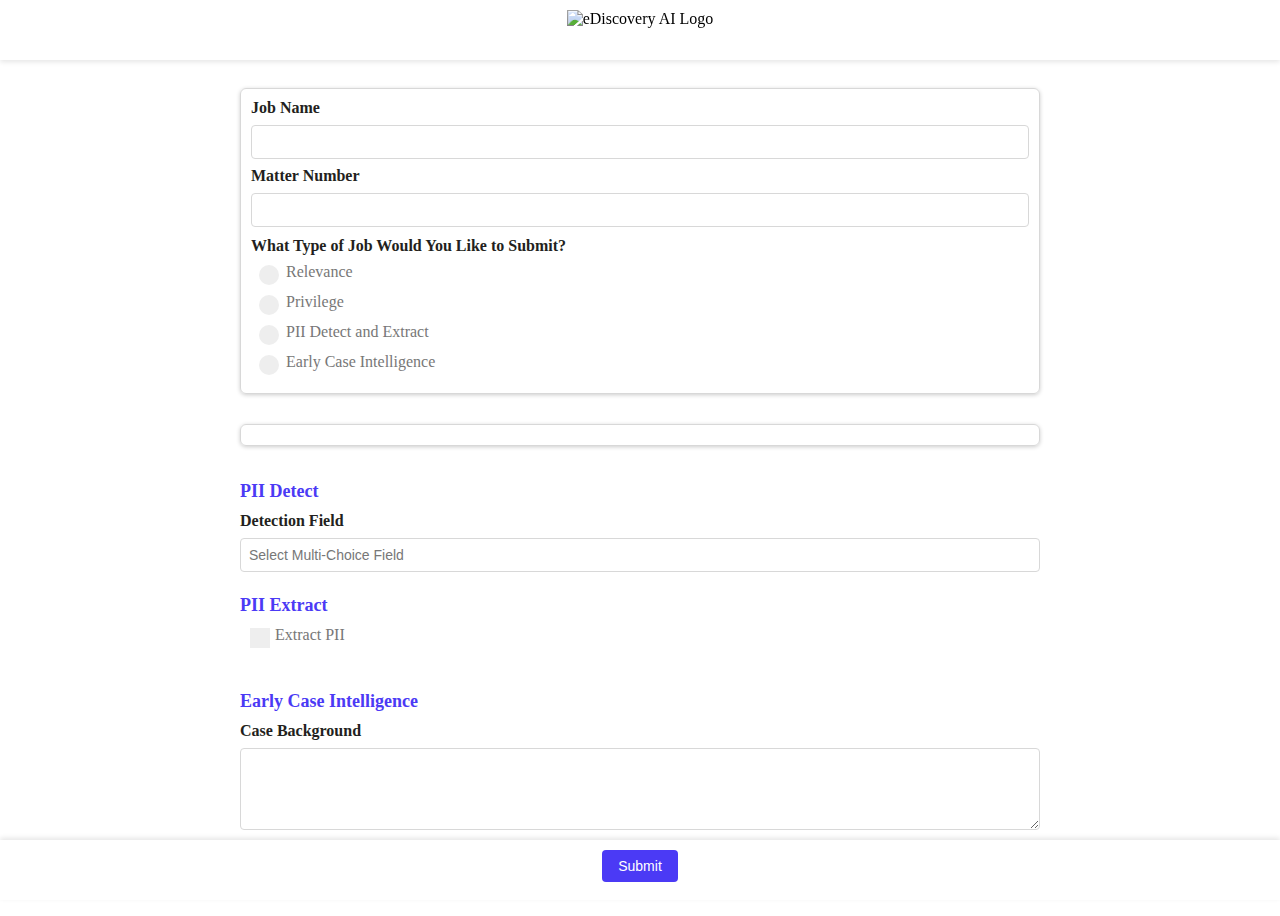
==== file.html @ 5bbd96c2 "Init" ====
<head>
    <link rel="stylesheet" href="./Mass_Action.css" />
</head>
<body>
    <div class="page-container">
        <div class="page-header">
            <img src="~/Content/Images/eDiscoveryAI-logo.png" alt="eDiscovery AI Logo" class="logo" />
            <span class="bi bi-x-circle close-icon" onclick="closeModal()"></span>
        </div>
        <div class="page-body">
            <div class="form-container">
                <div class="form-content">
                    <div class="form-card">
                        <!-- Replacing @Html.HiddenFor(m => m.DatabaseToken) -->
                        <input type="hidden" id="DatabaseToken" name="DatabaseToken" value="" />

                        <div class="flex-col">
                            <!-- Replacing @Html.HiddenFor(m => m.TemplateExists) -->
                            <input type="hidden" id="TemplateExists" name="TemplateExists" value="" />
                            <!-- Replacing @Html.ValidationMessageFor(m => m.TemplateExists, "") -->
                            <span class="field-validation-error" data-valmsg-for="TemplateExists"></span>
                        </div>
                        <div class="flex-col">
                            <!-- Replacing @Html.HiddenFor(m => m.DocumentCount) -->
                            <input type="hidden" id="DocumentCount" name="DocumentCount" value="" />
                            <!-- Replacing @Html.ValidationMessageFor(m => m.DocumentCount, "") -->
                            <span class="field-validation-error" data-valmsg-for="DocumentCount"></span>
                        </div>
                        <div class="flex-col">
                            <!-- Replacing @Html.LabelFor(m => m.JobName) -->
                            <label for="JobName">Job Name</label>
                            <!-- Replacing @Html.TextBoxFor(m => m.JobName, new { @placeholder = "" }) -->
                            <input type="text" id="JobName" name="JobName" placeholder="" />
                            <!-- Replacing @Html.ValidationMessageFor(m => m.JobName, "") -->
                            <span class="field-validation-error" data-valmsg-for="JobName"></span>
                        </div>

                        <div class="flex-col">
                            <!-- Replacing @Html.LabelFor(m => m.MatterNumber) -->
                            <label for="MatterNumber">Matter Number</label>
                            <!-- Replacing @Html.TextBoxFor(m => m.MatterNumber, new { @placeholder = "" }) -->
                            <input type="text" id="MatterNumber" name="MatterNumber" placeholder="" />
                        </div>

                        <div class="flex-col mt-10">
                            <label for="typeofjob">What Type of Job Would You Like to Submit?</label>
                            <div id="typeofjob" name="JobType">
                                <label class="radio-container">
                                    Relevance
                                    <!-- Replacing @Html.RadioButtonFor(m => m.JobType, "Relevance") -->
                                    <input type="radio" name="JobType" value="Relevance" />
                                    <span class="checkmark"></span>
                                </label>
                                <label class="radio-container">
                                    Privilege
                                    <!-- Replacing @Html.RadioButtonFor(m => m.JobType, "Privilege") -->
                                    <input type="radio" name="JobType" value="Privilege" />
                                    <span class="checkmark"></span>
                                </label>
                                <label class="radio-container">
                                    PII Detect and Extract
                                    <!-- Replacing @Html.RadioButtonFor(m => m.JobType, "PII Detect and Extract") -->
                                    <input type="radio" name="JobType" value="PII Detect and Extract" />
                                    <span class="checkmark"></span>
                                </label>
                                <label class="radio-container">
                                    Early Case Intelligence
                                    <!-- Replacing @Html.RadioButtonFor(m => m.JobType, "Early Case Intelligence") -->
                                    <input type="radio" name="JobType" value="Early Case Intelligence" />
                                    <span class="checkmark"></span>
                                </label>
                            </div>
                        </div>
                    </div>

                    <!-- Dynamic Forms Based on Job Type -->
                    <div class="form-card mt-10">
                        <!-- Relevance Form -->
                        <div id="relevance" class="@(Model.JobType == "Relevance" ? "" : "hidden")">
                            <h2 class="section-title">
                                Relevance
                                <span class="bi bi-info-circle tooltip-icon" data-tooltip="Placeholder tooltip text"></span>
                            </h2>
                            <div id="issues" class="flex-col gap-lg">
                                <div class="flex-col">
                                    <!-- Replacing @Html.LabelFor(m => m.GeneralInformation) -->
                                    <label for="GeneralInformation">General Information</label>
                                    <!-- Replacing @Html.TextAreaFor(m => m.GeneralInformation, new { @placeholder = "", @rows = "2" }) -->
                                    <textarea id="GeneralInformation" name="GeneralInformation" placeholder="" rows="2"></textarea>
                                    <!-- Replacing @Html.ValidationMessageFor(m => m.GeneralInformation, "") -->
                                    <span class="field-validation-error" data-valmsg-for="GeneralInformation"></span>
                                </div>
                                @* If Model.Issues exists, iterate over them; otherwise, use a default Issue 1 *@
                                <div class="issue-card">
                                    <div class="flex-col gap-lg">
                                        <h2 class="section-subtitle issue-header">
                                            Issue 1
                                            <span class="bi bi-x-circle close-icon remove-issue" onclick="removeIssue(this)"></span>
                                        </h2>
                                        <div class="flex-col">
                                            <!-- Replacing @Html.LabelFor(m => m.Issues[0].Prompt) -->
                                            <label for="Issues_0_Prompt">Prompt</label>
                                            <!-- Replacing @Html.TextAreaFor(m => m.Issues[0].Prompt, new { @placeholder = "", @rows = "2" }) -->
                                            <textarea id="Issues_0_Prompt" name="Issues[0].Prompt" placeholder="" rows="2"></textarea>
                                            <!-- Replacing @Html.ValidationMessageFor(m => m.Issues[0].Prompt, "") -->
                                            <span class="field-validation-error" data-valmsg-for="Issues[0].Prompt"></span>
                                        </div>
                                        <div class="flex-col">
                                            <!-- Replacing @Html.LabelFor(m => m.Issues[0].Field) -->
                                            <label for="Issues_0_Field">Field</label>
                                            <div class="custom-dropdown-wrapper">
                                                <!-- Replacing @Html.DropDownListFor(...) with a select element -->
                                                <select id="Issues_0_Field" name="Issues[0].Field" class="custom-dropdown">
                                                    <option value="">Select Single-Choice Field</option>
                                                    <!-- Options from Model.IssueFieldOptions go here -->
                                                </select>
                                                <span class="bi bi-caret-down-fill custom-dropdown-caret-icon"></span>
                                            </div>
                                            <span class="field-validation-error" data-valmsg-for="Issues[0].Field"></span>
                                        </div>
                                    </div>
                                </div>
                            </div>
                            <div>
                                <div class="flex" style="justify-content: flex-end;">
                                    <button type="button" class="btn add-issue mt-20">+ Add Issue</button>
                                </div>
                                <div class="flex-col mt-20">
                                    <label for="pdfhandling">PDF Handling</label>
                                    <label class="checkbox-container">
                                        Review PDFs as Images
                                        <!-- Replacing checkbox with plain HTML input; preserving hidden-checkbox class and checkmark span -->
                                        <input type="checkbox" id="ReviewPdfsAsImages" name="ReviewPdfsAsImages" value="true" class="hidden-checkbox" />
                                        <span class="box-checkmark"></span>
                                    </label>
                                </div>
                            </div>
                        </div>

                        <!-- Privilege Form -->
                        <div id="privilege" class="@(Model.JobType == "Privilege" ? "" : "hidden")">
                            <h2 class="section-title">
                                Privilege
                                <span class="bi bi-info-circle tooltip-icon" data-tooltip="Placeholder tooltip text"></span>
                            </h2>
                            <div class="flex-col gap-lg">
                                <div class="flex-col">
                                    <div class="flex-col">
                                        <label for="privilegetype">Privilege Types</label>
                                        <div name="privilegetype">
                                            <div>
                                                <label class="checkbox-container">
                                                    Attorney-Client
                                                    <input type="checkbox" id="AttorneyClient" name="AttorneyClient" value="true" class="hidden-checkbox" />
                                                    <span class="box-checkmark"></span>
                                                </label>
                                            </div>
                                            <div>
                                                <label class="checkbox-container">
                                                    Work Product
                                                    <input type="checkbox" id="WorkProduct" name="WorkProduct" value="true" class="hidden-checkbox" />
                                                    <span class="box-checkmark"></span>
                                                </label>
                                            </div>
                                        </div>
                                    </div>
                                    <div id="privtypes" class="flex-col gap-lg">
                                        <!-- @* If Model.CustomPrivTypes exists, iterate over them; otherwise, use a default custom priv type *@ -->
                                        <div class="privtype-card">
                                            <div class="flex-col gap-lg">
                                                <h2 class="section-subtitle priv-header">
                                                    Custom Priv Type 1
                                                    <span class="bi bi-x-circle close-icon remove-privtype" onclick="removePrivType(this)"></span>
                                                </h2>
                                                <div class="flex-col">
                                                    <!-- Replacing @Html.LabelFor(m => m.CustomPrivTypes[0].CustomPrivilegeName) -->
                                                    <label for="CustomPrivTypes_0_CustomPrivilegeName">Custom Privilege Name</label>
                                                    <!-- Replacing @Html.TextBoxFor(m => m.CustomPrivTypes[0].CustomPrivilegeName, new { @placeholder = "" }) -->
                                                    <input type="text" id="CustomPrivTypes_0_CustomPrivilegeName" name="CustomPrivTypes[0].CustomPrivilegeName" placeholder="" />
                                                    <!-- Replacing @Html.ValidationMessageFor(m => m.CustomPrivTypes[0].CustomPrivilegeName, "") -->
                                                    <span class="field-validation-error" data-valmsg-for="CustomPrivTypes[0].CustomPrivilegeName"></span>
                                                </div>
                                                <div class="flex-col">
                                                    <!-- Replacing @Html.LabelFor(m => m.CustomPrivTypes[0].CustomPrivilegePrompt) -->
                                                    <label for="CustomPrivTypes_0_CustomPrivilegePrompt">Custom Privilege Prompt</label>
                                                    <!-- Replacing @Html.TextAreaFor(m => m.CustomPrivTypes[0].CustomPrivilegePrompt, new { @placeholder = "", @rows = "2" }) -->
                                                    <textarea id="CustomPrivTypes_0_CustomPrivilegePrompt" name="CustomPrivTypes[0].CustomPrivilegePrompt" placeholder="" rows="2"></textarea>
                                                    <!-- Replacing @Html.ValidationMessageFor(m => m.CustomPrivTypes[0].CustomPrivilegePrompt, "") -->
                                                    <span class="field-validation-error" data-valmsg-for="CustomPrivTypes[0].CustomPrivilegePrompt"></span>
                                                </div>
                                            </div>
                                        </div>
                                    </div>
                                    <div class="flex" style="justify-content: flex-end;">
                                        <button type="button" class="btn add-privtype mt-20">+ Add Custom Priv Type</button>
                                    </div>
                                    <!-- Replacing @Html.ValidationMessageFor(m => m.PrivilegeTypeGroup, "") -->
                                    <span class="field-validation-error" data-valmsg-for="PrivilegeTypeGroup"></span>
                                </div>
                                <div class="flex-2col">
                                    <div class="flex-col half-width">
                                        <!-- Replacing @Html.LabelFor(m => m.AttorneyList) -->
                                        <label for="AttorneyList">Attorney List</label>
                                        <!-- Replacing @Html.TextAreaFor(m => m.AttorneyList, new { @placeholder = "", @rows = "2" }) -->
                                        <textarea id="AttorneyList" name="AttorneyList" placeholder="" rows="2"></textarea>
                                        <!-- Replacing @Html.ValidationMessageFor(m => m.AttorneyList, "") -->
                                        <span class="field-validation-error" data-valmsg-for="AttorneyList"></span>
                                    </div>
                                    <div class="flex-col half-width">
                                        <!-- Replacing @Html.LabelFor(m => m.SafeDomains) -->
                                        <label for="SafeDomains">Safe Domains</label>
                                        <!-- Replacing @Html.TextAreaFor(m => m.SafeDomains, new { @placeholder = "", @rows = "2" }) -->
                                        <textarea id="SafeDomains" name="SafeDomains" placeholder="" rows="2"></textarea>
                                        <!-- Replacing @Html.ValidationMessageFor(m => m.SafeDomains, "") -->
                                        <span class="field-validation-error" data-valmsg-for="SafeDomains"></span>
                                    </div>
                                </div>
                                <div class="flex-2col">
                                    <div class="flex-col half-width">
                                        <!-- Replacing @Html.LabelFor(m => m.Classification) -->
                                        <label for="Classification">Classification</label>
                                        <div class="custom-dropdown-wrapper">
                                            <!-- Replacing @Html.DropDownListFor(...) with a select element -->
                                            <select id="Classification" name="Classification" class="custom-dropdown">
                                                <option value="">Select Single-Choice Field</option>
                                                <!-- Options from Model.ClassificationOptions go here -->
                                            </select>
                                            <span class="bi bi-caret-down-fill custom-dropdown-caret-icon"></span>
                                        </div>
                                        <span class="field-validation-error" data-valmsg-for="Classification"></span>
                                    </div>
                                    <div class="flex-col half-width">
                                        <!-- Replacing @Html.LabelFor(m => m.Explanation) -->
                                        <label for="Explanation">Explanation</label>
                                        <div class="custom-dropdown-wrapper">
                                            <select id="Explanation" name="Explanation" class="custom-dropdown">
                                                <option value="">Select Long Text Field</option>
                                                <!-- Options from Model.ExplanationOptions go here -->
                                            </select>
                                            <span class="bi bi-caret-down-fill custom-dropdown-caret-icon"></span>
                                        </div>
                                        <span class="field-validation-error" data-valmsg-for="Explanation"></span>
                                    </div>
                                </div>
                                <div class="flex-2col">
                                    <div class="flex-col half-width">
                                        <!-- Replacing @Html.LabelFor(m => m.TypeResult) -->
                                        <label for="TypeResult">Type Result</label>
                                        <div class="custom-dropdown-wrapper">
                                            <select id="TypeResult" name="TypeResult" class="custom-dropdown">
                                                <option value="">Select Multi-Choice Field</option>
                                                <!-- Options from Model.TypeResultOptions go here -->
                                            </select>
                                            <span class="bi bi-caret-down-fill custom-dropdown-caret-icon"></span>
                                        </div>
                                        <span class="field-validation-error" data-valmsg-for="TypeResult"></span>
                                    </div>
                                    <div class="flex-col half-width">
                                        <!-- Replacing @Html.LabelFor(m => m.LogEntry) -->
                                        <label for="LogEntry">Log Entry</label>
                                        <div class="custom-dropdown-wrapper">
                                            <select id="LogEntry" name="LogEntry" class="custom-dropdown">
                                                <option value="">Select Long Text Field</option>
                                                <!-- Options from Model.LogEntryOptions go here -->
                                            </select>
                                            <span class="bi bi-caret-down-fill custom-dropdown-caret-icon"></span>
                                        </div>
                                        <span class="field-validation-error" data-valmsg-for="LogEntry"></span>
                                    </div>
                                </div>
                                <div class="flex-col">
                                    <!-- Replacing @Html.LabelFor(m => m.HitResult) -->
                                    <label for="HitResult">Hit Result</label>
                                    <div class="custom-dropdown-wrapper">
                                        <select id="HitResult" name="HitResult" class="custom-dropdown">
                                            <option value="">Select Long Text Field</option>
                                            <!-- Options from Model.HitResultOptions go here -->
                                        </select>
                                        <span class="bi bi-caret-down-fill custom-dropdown-caret-icon"></span>
                                    </div>
                                    <span class="field-validation-error" data-valmsg-for="HitResult"></span>
                                </div>
                            </div>
                        </div>

                        <!-- PII Detect & Extract Form -->
                        <div id="piiDetectExtract" class="@(Model.JobType == "PII Detect and Extract" ? "" : "hidden")">
                            <h2 class="section-title">
                                PII Detect
                                <span class="bi bi-info-circle tooltip-icon" data-tooltip="Placeholder tooltip text"></span>
                            </h2>
                            <div class="flex-col gap-lg">
                                <!--
                                The DetectionTemplate block is commented out in the original file.
                                -->
                                <div class="flex-col">
                                    <!-- Replacing @Html.LabelFor(m => m.DetectionField) -->
                                    <label for="DetectionField">Detection Field</label>
                                    <div class="custom-dropdown-wrapper">
                                        <select id="DetectionField" name="DetectionField" class="custom-dropdown">
                                            <option value="">Select Multi-Choice Field</option>
                                            <!-- Options from Model.DetectionFieldOptions go here -->
                                        </select>
                                        <span class="bi bi-caret-down-fill custom-dropdown-caret-icon"></span>
                                    </div>
                                    <span class="field-validation-error" data-valmsg-for="DetectionField"></span>
                                </div>
                            </div>
                            <h2 class="section-title">
                                PII Extract
                                <span class="bi bi-info-circle tooltip-icon" data-tooltip="Placeholder tooltip text"></span>
                            </h2>
                            <div class="flex-col gap-lg">
                                <label class="checkbox-container">
                                    Extract PII
                                    <input type="checkbox" id="ExtractPii" name="ExtractPii" value="true" class="hidden-checkbox" />
                                    <span class="box-checkmark"></span>
                                </label>
                                <div class="flex-col hidden" id="extractPiiFieldSection">
                                    <!-- Replacing @Html.LabelFor(m => m.ExtractionField) -->
                                    <label for="ExtractionField">Extraction Field</label>
                                    <div class="custom-dropdown-wrapper">
                                        <select id="ExtractionField" name="ExtractionField" class="custom-dropdown">
                                            <option value="">Select Multi-Object Field</option>
                                            <!-- Options from Model.ExtractionFieldOptions go here -->
                                        </select>
                                        <span class="bi bi-caret-down-fill custom-dropdown-caret-icon"></span>
                                    </div>
                                    <span class="field-validation-error" data-valmsg-for="ExtractionField"></span>
                                </div>
                            </div>
                        </div>

                        <!-- Early Case Intelligence Form -->
                        <div id="earlycase" class="@(Model.JobType == "Early Case Intelligence" ? "" : "hidden")">
                            <h2 class="section-title">
                                Early Case Intelligence
                                <span class="bi bi-info-circle tooltip-icon" data-tooltip="Placeholder tooltip text"></span>
                            </h2>
                            <div class="flex-col gap-lg">
                                <div class="flex-col">
                                    <!-- Replacing @Html.LabelFor(m => m.CaseBackground) -->
                                    <label for="CaseBackground">Case Background</label>
                                    <textarea id="CaseBackground" name="CaseBackground" placeholder="" rows="4"></textarea>
                                    <span class="field-validation-error" data-valmsg-for="CaseBackground"></span>
                                </div>
                                <div class="flex-col">
                                    <!-- Replacing @Html.LabelFor(m => m.RelevantDescription) -->
                                    <label for="RelevantDescription">Relevant Description</label>
                                    <textarea id="RelevantDescription" name="RelevantDescription" placeholder="" rows="2"></textarea>
                                    <span class="field-validation-error" data-valmsg-for="RelevantDescription"></span>
                                </div>
                                <div class="flex-col">
                                    <!-- Replacing @Html.LabelFor(m => m.NotRelevantDescription) -->
                                    <label for="NotRelevantDescription">Not Relevant Description</label>
                                    <textarea id="NotRelevantDescription" name="NotRelevantDescription" placeholder="" rows="2"></textarea>
                                    <span class="field-validation-error" data-valmsg-for="NotRelevantDescription"></span>
                                </div>
                                <div class="flex-2col">
                                    <div class="flex-col half-width">
                                        <!-- Replacing @Html.LabelFor(m => m.ClassificationResults) -->
                                        <label for="ClassificationResults">Classification Results</label>
                                        <div class="custom-dropdown-wrapper">
                                            <select id="ClassificationResults" name="ClassificationResults" class="custom-dropdown">
                                                <option value="">Select Single-Choice Field</option>
                                                <!-- Options from Model.ClassificationResultsOptions go here -->
                                            </select>
                                            <span class="bi bi-caret-down-fill custom-dropdown-caret-icon"></span>
                                        </div>
                                        <span class="field-validation-error" data-valmsg-for="ClassificationResults"></span>
                                    </div>
                                    <div class="flex-col half-width">
                                        <!-- Replacing @Html.LabelFor(m => m.SummaryResults) -->
                                        <label for="SummaryResults">Summary Results</label>
                                        <div class="custom-dropdown-wrapper">
                                            <select id="SummaryResults" name="SummaryResults" class="custom-dropdown">
                                                <option value="">Select Long Text Field</option>
                                                <!-- Options from Model.SummaryResultsOptions go here -->
                                            </select>
                                            <span class="bi bi-caret-down-fill custom-dropdown-caret-icon"></span>
                                        </div>
                                        <span class="field-validation-error" data-valmsg-for="SummaryResults"></span>
                                    </div>
                                </div>
                                <div class="flex-2col">
                                    <div class="flex-col half-width">
                                        <!-- Replacing @Html.LabelFor(m => m.DocumentTypeResults) -->
                                        <label for="DocumentTypeResults">Document Type Results</label>
                                        <div class="custom-dropdown-wrapper">
                                            <select id="DocumentTypeResults" name="DocumentTypeResults" class="custom-dropdown">
                                                <option value="">Select Multi-Choice Field</option>
                                                <!-- Options from Model.DocumentTypeResultsOptions go here -->
                                            </select>
                                            <span class="bi bi-caret-down-fill custom-dropdown-caret-icon"></span>
                                        </div>
                                        <span class="field-validation-error" data-valmsg-for="DocumentTypeResults"></span>
                                    </div>
                                    <div class="flex-col half-width">
                                        <!-- Replacing @Html.LabelFor(m => m.RelevantTopicResults) -->
                                        <label for="RelevantTopicResults">Relevant Topic Results</label>
                                        <div class="custom-dropdown-wrapper">
                                            <select id="RelevantTopicResults" name="RelevantTopicResults" class="custom-dropdown">
                                                <option value="">Select Multi-Choice Field</option>
                                                <!-- Options from Model.RelevantTopicResultsOptions go here -->
                                            </select>
                                            <span class="bi bi-caret-down-fill custom-dropdown-caret-icon"></span>
                                        </div>
                                        <span class="field-validation-error" data-valmsg-for="RelevantTopicResults"></span>
                                    </div>
                                </div>
                                <div class="flex-2col">
                                    <div class="flex-col half-width">
                                        <!-- Replacing @Html.LabelFor(m => m.NotRelevantTopicResults) -->
                                        <label for="NotRelevantTopicResults">Not Relevant Topic Results</label>
                                        <div class="custom-dropdown-wrapper">
                                            <select id="NotRelevantTopicResults" name="NotRelevantTopicResults" class="custom-dropdown">
                                                <option value="">Select Multi-Choice Field</option>
                                                <!-- Options from Model.NotRelevantTopicResultsOptions go here -->
                                            </select>
                                            <span class="bi bi-caret-down-fill custom-dropdown-caret-icon"></span>
                                        </div>
                                        <span class="field-validation-error" data-valmsg-for="NotRelevantTopicResults"></span>
                                    </div>
                                    <div class="flex-col half-width">
                                        <!-- Replacing @Html.LabelFor(m => m.InappropriateContentResults) -->
                                        <label for="InappropriateContentResults">Inappropriate Content Results</label>
                                        <div class="custom-dropdown-wrapper">
                                            <select id="InappropriateContentResults" name="InappropriateContentResults" class="custom-dropdown">
                                                <option value="">Select Multi-Choice Field</option>
                                                <!-- Options from Model.InappropriateContentResultsOptions go here -->
                                            </select>
                                            <span class="bi bi-caret-down-fill custom-dropdown-caret-icon"></span>
                                        </div>
                                        <span class="field-validation-error" data-valmsg-for="InappropriateContentResults"></span>
                                    </div>
                                </div>
                            </div>
                        </div>
                    </div>

                    <!-- PII Detect & Extract Form -->
                    <div id="piiDetectExtract" class="@(Model.JobType == "PII Detect and Extract" ? "" : "hidden")">
                        <h2 class="section-title">
                            PII Detect
                            <span class="bi bi-info-circle tooltip-icon" data-tooltip="Placeholder tooltip text"></span>
                        </h2>
                        <div class="flex-col gap-lg">
                            <!-- The DetectionTemplate block is commented out as in the original file -->
                            <div class="flex-col">
                                <!-- Replacing @Html.LabelFor(m => m.DetectionField) -->
                                <label for="DetectionField">Detection Field</label>
                                <div class="custom-dropdown-wrapper">
                                    <select id="DetectionField" name="DetectionField" class="custom-dropdown">
                                        <option value="">Select Multi-Choice Field</option>
                                        <!-- Options from Model.DetectionFieldOptions go here -->
                                    </select>
                                    <span class="bi bi-caret-down-fill custom-dropdown-caret-icon"></span>
                                </div>
                                <span class="field-validation-error" data-valmsg-for="DetectionField"></span>
                            </div>
                        </div>
                        <h2 class="section-title">
                            PII Extract
                            <span class="bi bi-info-circle tooltip-icon" data-tooltip="Placeholder tooltip text"></span>
                        </h2>
                        <div class="flex-col gap-lg">
                            <label class="checkbox-container">
                                Extract PII
                                <input type="checkbox" id="ExtractPii" name="ExtractPii" value="true" class="hidden-checkbox" />
                                <span class="box-checkmark"></span>
                            </label>
                            <div class="flex-col hidden" id="extractPiiFieldSection">
                                <!-- Replacing @Html.LabelFor(m => m.ExtractionField) -->
                                <label for="ExtractionField">Extraction Field</label>
                                <div class="custom-dropdown-wrapper">
                                    <select id="ExtractionField" name="ExtractionField" class="custom-dropdown">
                                        <option value="">Select Multi-Object Field</option>
                                        <!-- Options from Model.ExtractionFieldOptions go here -->
                                    </select>
                                    <span class="bi bi-caret-down-fill custom-dropdown-caret-icon"></span>
                                </div>
                                <span class="field-validation-error" data-valmsg-for="ExtractionField"></span>
                            </div>
                        </div>
                    </div>

                    <!-- Early Case Intelligence Form -->
                    <div id="earlycase" class="@(Model.JobType == "Early Case Intelligence" ? "" : "hidden")">
                        <h2 class="section-title">
                            Early Case Intelligence
                            <span class="bi bi-info-circle tooltip-icon" data-tooltip="Placeholder tooltip text"></span>
                        </h2>
                        <div class="flex-col gap-lg">
                            <div class="flex-col">
                                <!-- Replacing @Html.LabelFor(m => m.CaseBackground) -->
                                <label for="CaseBackground">Case Background</label>
                                <textarea id="CaseBackground" name="CaseBackground" placeholder="" rows="4"></textarea>
                                <span class="field-validation-error" data-valmsg-for="CaseBackground"></span>
                            </div>
                            <div class="flex-col">
                                <!-- Replacing @Html.LabelFor(m => m.RelevantDescription) -->
                                <label for="RelevantDescription">Relevant Description</label>
                                <textarea id="RelevantDescription" name="RelevantDescription" placeholder="" rows="2"></textarea>
                                <span class="field-validation-error" data-valmsg-for="RelevantDescription"></span>
                            </div>
                            <div class="flex-col">
                                <!-- Replacing @Html.LabelFor(m => m.NotRelevantDescription) -->
                                <label for="NotRelevantDescription">Not Relevant Description</label>
                                <textarea id="NotRelevantDescription" name="NotRelevantDescription" placeholder="" rows="2"></textarea>
                                <span class="field-validation-error" data-valmsg-for="NotRelevantDescription"></span>
                            </div>
                            <div class="flex-2col">
                                <div class="flex-col half-width">
                                    <!-- Replacing @Html.LabelFor(m => m.ClassificationResults) -->
                                    <label for="ClassificationResults">Classification Results</label>
                                    <div class="custom-dropdown-wrapper">
                                        <select id="ClassificationResults" name="ClassificationResults" class="custom-dropdown">
                                            <option value="">Select Single-Choice Field</option>
                                            <!-- Options from Model.ClassificationResultsOptions go here -->
                                        </select>
                                        <span class="bi bi-caret-down-fill custom-dropdown-caret-icon"></span>
                                    </div>
                                    <span class="field-validation-error" data-valmsg-for="ClassificationResults"></span>
                                </div>
                                <div class="flex-col half-width">
                                    <!-- Replacing @Html.LabelFor(m => m.SummaryResults) -->
                                    <label for="SummaryResults">Summary Results</label>
                                    <div class="custom-dropdown-wrapper">
                                        <select id="SummaryResults" name="SummaryResults" class="custom-dropdown">
                                            <option value="">Select Long Text Field</option>
                                            <!-- Options from Model.SummaryResultsOptions go here -->
                                        </select>
                                        <span class="bi bi-caret-down-fill custom-dropdown-caret-icon"></span>
                                    </div>
                                    <span class="field-validation-error" data-valmsg-for="SummaryResults"></span>
                                </div>
                            </div>
                            <div class="flex-2col">
                                <div class="flex-col half-width">
                                    <!-- Replacing @Html.LabelFor(m => m.DocumentTypeResults) -->
                                    <label for="DocumentTypeResults">Document Type Results</label>
                                    <div class="custom-dropdown-wrapper">
                                        <select id="DocumentTypeResults" name="DocumentTypeResults" class="custom-dropdown">
                                            <option value="">Select Multi-Choice Field</option>
                                            <!-- Options from Model.DocumentTypeResultsOptions go here -->
                                        </select>
                                        <span class="bi bi-caret-down-fill custom-dropdown-caret-icon"></span>
                                    </div>
                                    <span class="field-validation-error" data-valmsg-for="DocumentTypeResults"></span>
                                </div>
                                <div class="flex-col half-width">
                                    <!-- Replacing @Html.LabelFor(m => m.RelevantTopicResults) -->
                                    <label for="RelevantTopicResults">Relevant Topic Results</label>
                                    <div class="custom-dropdown-wrapper">
                                        <select id="RelevantTopicResults" name="RelevantTopicResults" class="custom-dropdown">
                                            <option value="">Select Multi-Choice Field</option>
                                            <!-- Options from Model.RelevantTopicResultsOptions go here -->
                                        </select>
                                        <span class="bi bi-caret-down-fill custom-dropdown-caret-icon"></span>
                                    </div>
                                    <span class="field-validation-error" data-valmsg-for="RelevantTopicResults"></span>
                                </div>
                            </div>
                            <div class="flex-2col">
                                <div class="flex-col half-width">
                                    <!-- Replacing @Html.LabelFor(m => m.NotRelevantTopicResults) -->
                                    <label for="NotRelevantTopicResults">Not Relevant Topic Results</label>
                                    <div class="custom-dropdown-wrapper">
                                        <select id="NotRelevantTopicResults" name="NotRelevantTopicResults" class="custom-dropdown">
                                            <option value="">Select Multi-Choice Field</option>
                                            <!-- Options from Model.NotRelevantTopicResultsOptions go here -->
                                        </select>
                                        <span class="bi bi-caret-down-fill custom-dropdown-caret-icon"></span>
                                    </div>
                                    <span class="field-validation-error" data-valmsg-for="NotRelevantTopicResults"></span>
                                </div>
                                <div class="flex-col half-width">
                                    <!-- Replacing @Html.LabelFor(m => m.InappropriateContentResults) -->
                                    <label for="InappropriateContentResults">Inappropriate Content Results</label>
                                    <div class="custom-dropdown-wrapper">
                                        <select id="InappropriateContentResults" name="InappropriateContentResults" class="custom-dropdown">
                                            <option value="">Select Multi-Choice Field</option>
                                            <!-- Options from Model.InappropriateContentResultsOptions go here -->
                                        </select>
                                        <span class="bi bi-caret-down-fill custom-dropdown-caret-icon"></span>
                                    </div>
                                    <span class="field-validation-error" data-valmsg-for="InappropriateContentResults"></span>
                                </div>
                            </div>
                        </div>
                    </div>
                </div>
            </div>
        </div>
        <div class="page-footer">
            <input type="submit" value="Submit" id="submit" />
        </div>
    </div>
 
    <div id="preSubmitOverlay" class="job-overlay hidden">
        <div class="job-overlay-content">
            <h2>Submitting Job...</h2>
        </div>
    </div>
 
    <!-- Include your JavaScript files and inline scripts -->
    <script type="text/javascript">
        function closeModal() {
            var closeOptions = { type: "close" };
            window.parent.postMessage(closeOptions, window.parent.origin);
        }
    </script>
    <script type="text/javascript">
        function showSubmittingOverlay() {
            document.getElementById("preSubmitOverlay").classList.remove("hidden");
        }
    </script>
    <script type="text/javascript">
        var maxIssues = 15;
        var maxPrivTypes = 2;
 
        function reNumberIssues() {
            var issueCards = document.querySelectorAll("#issues .issue-card");
            for (var i = 0; i < issueCards.length; i++) {
                var card = issueCards[i];
                var heading = card.querySelector("h2.section-subtitle");
                heading.childNodes[0].nodeValue = "Issue " + (i + 1) + " ";
 
                var textarea = card.querySelector("textarea");
                textarea.id = "issue" + (i + 1) + "prompt";
                textarea.name = "Issues[" + i + "].Prompt";
 
                var dropdown = card.querySelector("select");
                dropdown.id = "issue" + (i + 1) + "field";
                dropdown.name = "Issues[" + i + "].Field";
            }
 
            updateAddIssueButtonVisibility();
            updateRemoveIssueButtonsVisibility();
        }
 
        function removeIssue(button) {
            var issueCards = document.querySelectorAll("#issues .issue-card");
            var card = button.closest(".issue-card");
            card.parentNode.removeChild(card);
            reNumberIssues();
        }
 
        function updateRemoveIssueButtonsVisibility() {
            var issueCards = document.querySelectorAll("#issues .issue-card");
            var removeButtons = document.querySelectorAll("#issues .remove-issue");
 
            if (issueCards.length === 1) {
                removeButtons.forEach(function (btn) {
                    btn.style.display = "none";
                });
            } else {
                removeButtons.forEach(function (btn) {
                    btn.style.display = "inline-block";
                })
            }
        }
 
        function updateAddIssueButtonVisibility() {
            var issueCards = document.querySelectorAll("#issues .issue-card");
            var addButton = document.querySelector(".add-issue");
 
            if (issueCards.length >= maxIssues) {
                addButton.style.display = "none";
            } else {
                addButton.style.display = "inline-block";
            }
        }
 
        document.querySelector(".add-issue").addEventListener("click", addIssue);
 
        function addIssue() {
            var issueCards = document.querySelectorAll("#issues .issue-card");
 
            if (issueCards.length >= maxIssues) {
                return;
            }
 
            var newIndex = issueCards.length + 1;
 
            var options = "";
            // Assuming issueFieldOptions is provided as a JavaScript variable
            issueFieldOptions.forEach(function (opt) {
                options += `<option value="${opt.Value}">${opt.Text}</option>`;
            });
 
            var newCard = document.createElement("div");
            newCard.className = "issue-card";
            newCard.innerHTML = `
                <div class="flex-col gap-lg">
                    <h2 class="section-subtitle issue-header">
                        Issue ${newIndex}
                        <span class="bi bi-x-circle close-icon remove-issue" onclick="removeIssue(this)"></span>
                    </h2>
                    <div class="flex-col">
                        <label for="issue${newIndex}prompt">Prompt</label>
                        <textarea id="issue${newIndex}prompt" name="Issues[${newIndex - 1}].Prompt" rows="2"></textarea>
                    </div>
                    <div class="flex-col">
                        <label for="issue${newIndex}field">Field</label>
                        <div class="custom-dropdown-wrapper">
                            <select id="issue${newIndex}field" name="Issues[${newIndex - 1}].Field" class="custom-dropdown">
                                <option value="">Select Single-Choice Field</option>
                                ${options}
                            </select>
                            <span class="bi bi-caret-down-fill custom-dropdown-caret-icon"></span>
                        </div>
                    </div>
                </div>
            `;
            document.getElementById("issues").appendChild(newCard);
            reNumberIssues();
        }
 
        function reNumberPrivTypes() {
            var cards = document.querySelectorAll("#privtypes .privtype-card");
            for (var i = 0; i < cards.length; i++) {
                var card = cards[i];
 
                var heading = card.querySelector("h2.section-subtitle");
                heading.childNodes[0].nodeValue = "Custom Priv Type " + (i + 1) + " ";
 
                var nameInput = card.querySelector('input[type="text"]');
                nameInput.id = "privtypeName" + (i + 1);
                nameInput.name = "CustomPrivTypes[" + i + "].CustomPrivilegeName";
 
                var textArea = card.querySelector("textarea");
                textArea.id = "privtypePrompt" + (i + 1);
                textArea.name = "CustomPrivTypes[" + i + "].CustomPrivilegePrompt";
            }
 
            updateAddPrivTypeButtonVisibility();
        }
 
        function removePrivType(button) {
            var card = button.closest(".privtype-card");
            card.parentNode.removeChild(card);
            reNumberPrivTypes();
        }
 
        function updateAddPrivTypeButtonVisibility() {
            var privTypeCards = document.querySelectorAll("#privtypes .privtype-card");
            var addButton = document.querySelector(".add-privtype");
 
            if (privTypeCards.length >= maxPrivTypes) {
                addButton.style.display = "none";
            } else {
                addButton.style.display = "inline-block";
            }
        }
 
        document.querySelector(".add-privtype").addEventListener("click", addPrivType);
 
        function addPrivType() {
            var privTypeCards = document.querySelectorAll("#privtypes .privtype-card");
 
            if (privTypeCards.length >= maxPrivTypes) {
                return;
            }
 
            var nextIndex = privTypeCards.length + 1;
 
            var newCard = document.createElement("div");
            newCard.className = "privtype-card";
            newCard.innerHTML = `
                <div class="flex-col gap-lg">
                    <h2 class="section-subtitle priv-header">
                        Custom Priv Type ${nextIndex}
                        <span class="bi bi-x-circle close-icon remove-privtype" onclick="removePrivType(this)"></span>
                    </h2>
                    <div class="flex-col">
                        <label for="privtypeName${nextIndex}">Custom Privilege Name</label>
                        <input type="text" id="privtypeName${nextIndex}" name="CustomPrivTypes[${nextIndex - 1}].CustomPrivilegeName" placeholder="" />
                    </div>
                    <div class="flex-col">
                        <label for="privtypePrompt${nextIndex}">Custom Privilege Prompt</label>
                        <textarea id="privtypePrompt${nextIndex}" name="CustomPrivTypes[${nextIndex - 1}].CustomPrivilegePrompt" rows="2" placeholder=""></textarea>
                    </div>
                </div>
            `;
            document.getElementById("privtypes").appendChild(newCard);
            reNumberPrivTypes();
        }
 
        function updateJobTypeDisplay() {
            var selected = document.querySelector('input[name="JobType"]:checked');
            var jobType = selected ? selected.value : "";
 
            var relevance = document.getElementById("relevance");
            var privilege = document.getElementById("privilege");
            var piiDetectExtract = document.getElementById("piiDetectExtract");
            var earlycase = document.getElementById("earlycase");
 
            relevance.classList.toggle("hidden", jobType !== "Relevance");
            privilege.classList.toggle("hidden", jobType !== "Privilege");
            piiDetectExtract.classList.toggle("hidden", jobType !== "PII Detect and Extract");
            earlycase.classList.toggle("hidden", jobType !== "Early Case Intelligence");
        }
 
        document.querySelectorAll('input[name="JobType"]').forEach(function (radio) {
            radio.addEventListener("change", updateJobTypeDisplay);
        });
 
        updateJobTypeDisplay();
 
        document.addEventListener("DOMContentLoaded", function () {
            reNumberIssues();
            reNumberPrivTypes();
            var extractCheck = document.getElementById("ExtractPii");
            var extractSection = document.getElementById("extractPiiFieldSection");
            if (extractCheck) {
                extractCheck.addEventListener("change", function () {
                    if (this.checked) {
                        extractSection.classList.remove("hidden");
                    } else {
                        extractSection.classList.add("hidden");
                    }
                });
 
                if (extractCheck.checked) {
                    extractSection.classList.remove("hidden");
                }
            }
        });
    </script>
</body>
---- Mass_Action.css ----
:root {
    --primary-color: #777777;
    --secondary-color: #4B3AF5;
    --text-grey: #777777;
    --text-dark: #231F20;
    --font-size: 14px;
    --color-grey: #D8D8D8;
    --form-width: 800px;
    --page__margin: 20px auto;
    --label__font-size: 16px;
    --input__border: 1px solid var(--color-grey);
    --dropdown-bg: #ffffff;
    --dropdown-text-color: #777777;
    --dropdown-border-color: #D8D8D8;
    --dropdown-size: 14px;
    --dropdown-hover-bg: #f0f0f0;
}
 
/*
    Page Layout
*/
.page-container {
    position: relative;
    width: 100%;
    height: 100vh;
}
 
.page-header {
    position: fixed;
    top: 0;
    left: 0;
    right: 0;
    height: 40px;
    padding: 10px;
    background-color: #ffffff;
    z-index: 1000;
    text-align: center;
    box-shadow: 0 2px 5px rgba(0, 0, 0, 0.1);
}
 
.page-body {
    position: absolute;
    top: 40px;
    bottom: 40px;
    margin-top: 10px;
    margin-bottom: 10px;
    left: 0;
    right: 0;
    overflow-y: auto;
}
 
.page-footer {
    position: fixed;
    bottom: 0;
    left: 0;
    right: 0;
    height: 40px;
    padding: 10px;
    background-color: #ffffff;
    z-index: 1000;
    text-align: center;
    box-shadow: 0 -2px 5px rgba(0, 0, 0, 0.1);
}
 
/*
    Basic Container / Form Container
*/
.form-container {
    max-width: var(--form-width);
    margin: var(--page__margin);
    background-color: #fff;
    padding: 10px;
    font-size: var(--font-size);
    color: var(--text-dark);
}
 
.form-content {
    display: flex;
    flex-direction: column;
    gap: 20px;
    padding: 0px;
}
 
.form-card {
    border: 1px solid var(--color-grey);
    border-radius: 6px;
    box-shadow: 0 1px 4px rgba(0, 0, 0, 0.2);
    padding: 10px;
}
 
.issue-card {
    border: 1px solid #CCC;
    border-radius: 4px;
    padding: 10px;
    margin-bottom: 10px;
    box-shadow: 0 1px 3px rgba(0,0,0,0.15);
}
 
.privtype-card {
    border: 1px solid #CCC;
    border-radius: 4px;
    padding: 10px;
    margin-bottom: 10px;
    box-shadow: 0 1px 3px rgba(0,0,0,0.15);
}
 
/*
    Header & Logo
*/
.page-header img.logo {
    max-height: 40px;
}
 
.page-header .close-icon {
    position: absolute;
    top: 0px;
    right: 0px;
    cursor: pointer;
    font-size: 24px;
    font-weight: bold;
    color: var(--text-dark);
}
 
.page-header .close-icon:hover {
    color: var(--secondary-color);
}
 
/*
    Layout Utilities
*/
.flex {
    display: flex;
    gap: 25px;
}
 
.flex-col {
    display: flex;
    flex-direction: column;
    gap: 8px;
}
 
.flex-2col {
    display: flex;
    gap: 20px;
}
 
.half-width {
    flex: 1;
}
 
.mt-10 { margin-top: 10px; }
.mt-20 { margin-top: 20px; }
.gap-lg { gap: 20px; }
 
.hidden {
    display: none !important;
}
 
/*
    Section & Titles
*/
.section-title {
    font-size: 18px;
    color: var(--secondary-color);
    font-weight: bold;
    margin-bottom: 10px;
}
 
.section-subtitle {
    font-size: 16px;
    color: var(--secondary-color);
    font-weight: bold;
    margin-bottom: 10px;
}
 
.issue-header {
    display: flex;
    justify-content: space-between;
    align-items: center;
    margin: 0;
    padding: 0;
}
 
.priv-header {
    display: flex;
    justify-content: space-between;
    align-items: center;
    margin: 0;
    padding: 0;
}
 
/*
    Tooltips
*/
.tooltip-icon {
    margin-left: 8px;
    color: var(--secondary-color);
    font-weight: bold;
    cursor: pointer;
    position: relative;
}
 
.tooltip-icon:hover::after {
    content: attr(data-tooltip);
    position: absolute;
    top: 20px;
    left: 0;
    background: #333;
    color: #fff;
    padding: 6px;
    border-radius: 4px;
    font-size: 12px;
    white-space: nowrap;
    z-index: 999;
}
 
/*
    Labels & Inputs
*/
label {
    font-size: var(--label__font-size);
    color: var(--text-dark);
    font-weight: bold;
}
 
input[type="text"], textarea, select {
    background-color: white;
    color: var(--text-grey);
    font-size: var(--font-size);
    border: var(--input__border);
    border-radius: 4px;
    padding: 8px;
    outline: none;
}
 
textarea {
    resize: vertical;
}
 
/*
    Buttons
*/
.btn {
    background-color: var(--secondary-color);
    color: #fff;
    font-size: 14px;
    border: none;
    border-radius: 4px;
    padding: 8px 16px;
    cursor: pointer;
    outline: none;
}
 
.btn:hover {
    background-color: #3728c4;
}
 
input[type="submit"] {
    background-color: var(--secondary-color);
    color: #fff;
    font-size: 14px;
    border: none;
    border-radius: 4px;
    padding: 8px 16px;
    cursor: pointer;
    outline: none;
}
 
input[type="submit"]:hover {
    background-color: #3728c4;
}
 
/*
    Checkboxes & Radio Buttons
*/
.radio-container {
    display: block;
    position: relative;
    padding-left: 35px;
    margin-bottom: 12px;
    cursor: pointer;
    font-size: 16px;
    font-weight: normal;
    color: var(--text-grey);
    user-select: none;
}
 
.radio-container input {
    position: absolute;
    opacity: 0;
    cursor: pointer;
}
 
.checkmark {
    position: absolute;
    top: 2px;
    left: 8px;
    height: 20px;
    width: 20px;
    background-color: #eee;
    border-radius: 50%;
}
 
.radio-container:hover input ~ .checkmark {
    background-color: #ccc;
}
 
.radio-container input:checked ~ .checkmark {
    background-color: var(--secondary-color);
    left: 7px;
    height: 22px;
    width: 22px;
}
 
.checkmark:after {
    content: "";
    position: absolute;
    display: none;
}
 
.radio-container input:checked ~ .checkmark:after {
    display: block;
}
 
.radio-container .checkmark:after {
    top: 7px;
    left: 7px;
    width: 8px;
    height: 8px;
    border-radius: 50%;
    background: white;
}
 
/* The checkbox-container */
.checkbox-container {
    display: block;
    position: relative;
    padding-left: 35px;
    margin-bottom: 12px;
    cursor: pointer;
    font-size: 16px;
    font-weight: normal;
    color: var(--text-grey);
    -webkit-user-select: none;
    -moz-user-select: none;
    -ms-user-select: none;
    user-select: none;
}
 
.checkbox-container input {
    position: absolute;
    opacity: 0;
    cursor: pointer;
    height: 0;
    width: 0;
}
 
.box-checkmark {
    position: absolute;
    top: 2px;
    left: 10px;
    height: 20px;
    width: 20px;
    background-color: #eee;
}
 
.checkbox-container:hover input ~ .box-checkmark {
    background-color: #ccc;
}
 
.checkbox-container input:checked ~ .box-checkmark {
    background-color: var(--secondary-color);
}
 
.box-checkmark:after {
    content: "";
    position: absolute;
    display: none;
}
 
.checkbox-container input:checked ~ .box-checkmark:after {
    display: block;
}
 
.checkbox-container .box-checkmark:after {
    left: 7px;
    top: 3px;
    width: 4.5px;
    height: 9px;
    border: solid white;
    border-width: 0 2.5px 2.5px 0;
    -webkit-transform: rotate(45deg);
    -ms-transform: rotate(45deg);
    transform: rotate(45deg);
}
 
/*
    Custom Select
*/
.custom-select {
    position: relative;
    width: 100%;
}
 
.select-header {
    display: flex;
    height: 20px;
    justify-content: space-between;
    align-items: center;
    padding: 12px;
    background-color: #fff;
    border: 1px solid #ccc;
    cursor: pointer;
    color: var(--text-grey);
    border-radius: 4px;
}
 
.arrow {
    width: 0;
    height: 0;
    border-left: 5px solid transparent;
    border-right: 5px solid transparent;
    border-top: 5px solid #777777;
    transition: transform 0.3s ease;
}
 
.arrow.up {
    transform: rotate(180deg);
}
 
.select-options {
    position: absolute;
    top: 50px;
    left: 0;
    width: 100%;
    background-color: #fff;
    border: var(--input__border);
    border-radius: 4px;
    max-height: 0;
    overflow: hidden;
    transition: max-height 0.3s ease-out, opacity 0.3s ease-out;
    opacity: 0;
    box-sizing: border-box;
    z-index: 99;
}
 
.select-options1 {
    position: absolute;
    bottom: 50px;
    left: 0;
    width: 100%;
    background-color: #fff;
    border: var(--input__border);
    border-radius: 4px;
    max-height: 0;
    overflow: hidden;
    transition: max-height 0.3s ease-out, opacity 0.3s ease-out;
    opacity: 0;
    box-sizing: border-box;
    z-index: 99;
}
 
.select-options.open,
.select-options1.open {
    max-height: 200px;
    overflow-y: auto;
    opacity: 1;
}
 
.option {
    padding: 10px;
    cursor: pointer;
    color: var(--text-grey);
}
 
.selected {
    color: var(--text-dark);
}
 
.option:hover {
    background-color: #f0f0f0;
}
 
.custom-dropdown-wrapper {
    position: relative;
    display: inline-block;
    width: 100%;
}
 
.custom-dropdown {
    display: inline-block;
    width: 100%;
    box-sizing: border-box;
    padding: 8px;
    padding-right: 2rem;
    font-size: var(--dropdown-size);
    font-family: "Halyard Text Regular", sans-serif;
    color: var(--dropdown-text-color);
    background-color: var(--dropdown-bg);
    border: var(--input__border);
    border-radius: 4px;
    cursor: pointer;
    outline: none;
 
    -webkit-appearance: none;
    -moz-appearance: none;
    appearance: none;
}
 
.custom-dropdown-caret-icon {
    position: absolute;
    top: 50%;
    right: 10px;
    transform: translateY(-50%);
    pointer-events: none;
    font-size: var(--dropdown-size);
    color: var(--text-grey);
}
 
.custom-dropdown:focus {
    border-color: var(--secondary-color);
    outline: none;
    box-shadow: 0 0 2px rgba(0,0,0,0.2);
}
 
.custom-dropdown option {
    font-size: var(--dropdown-size);
    color: var(--dropdown-text-color);
    background-color: var(--dropdown-bg);
    padding: 8px;
}
 
.custom-dropdown option:hover {
    background-color: var(--dropdown-hover-bg);
    color: var(--text-dark);
}
 
/*
    Validation error styling
*/
.field-validation-error {
    color: red !important;
}
 
.input-validation-error {
    border: 2px solid red !important;
    outline: none !important;
    background-color: #ffe5e5 !important;
}
 
/*
    Removal buttons
*/
.remove-issue {
    cursor: pointer;
}
 
.remove-privtype {
    cursor: pointer;
}
 
.job-overlay {
    position: fixed;
    top: 0;
    left: 0;
    right: 0;
    bottom: 0;
    background: rgba(0, 0, 0, 0.5);
    display: flex;
    justify-content: center;
    align-items: center;
    z-index: 9999;
}
 
.job-overlay .hidden {
    display: none !important;
}
 
.job-overlay-content {
    background-color: #ffffff;
    color: var(--secondary-color);
    padding: 20px 30px;
    border-radius: 8px;
    text-align: center;
    min-width: 200px;
}
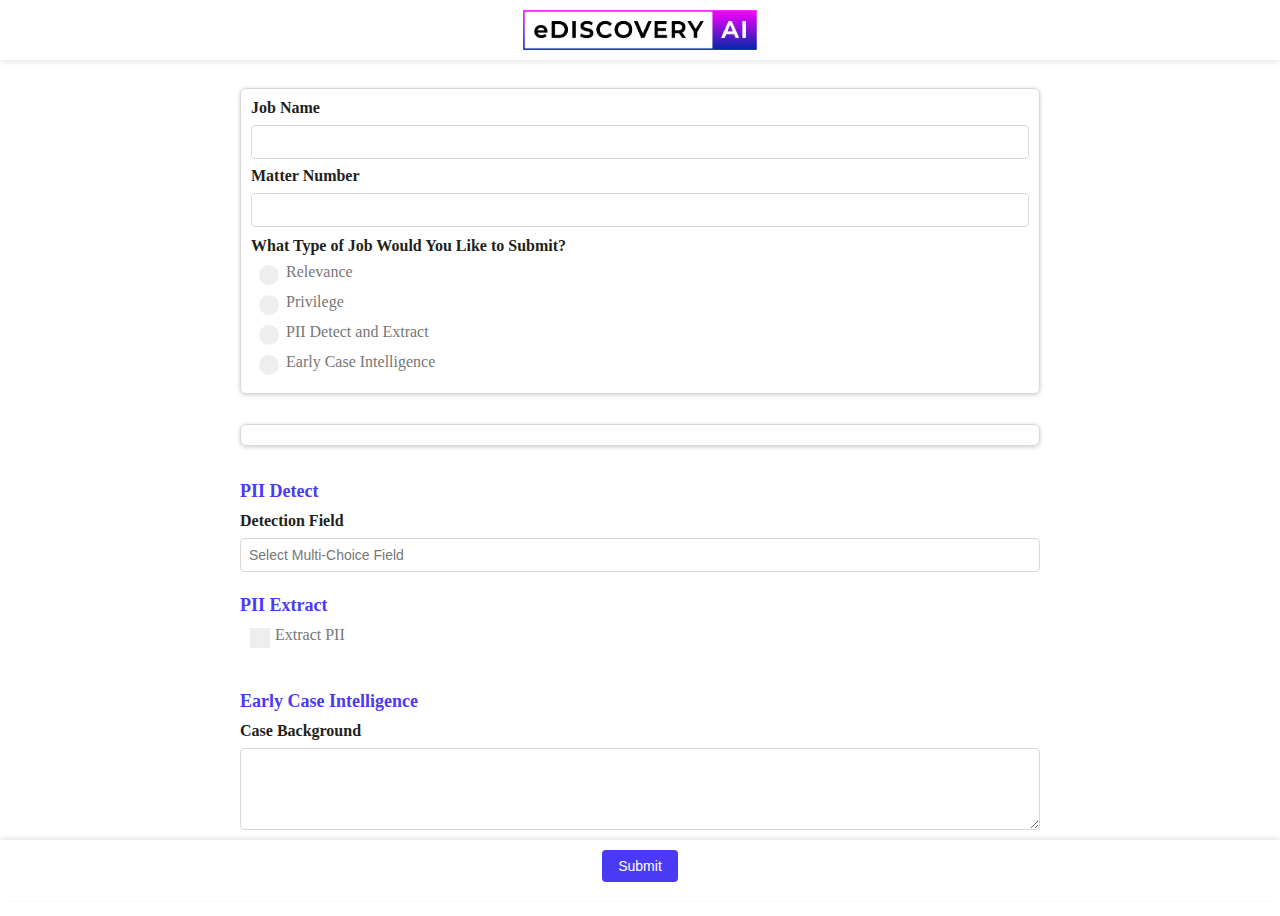
==== commit b5700f14: "Update page" ====
--- a/file.html
+++ b/file.html
@@ -4,7 +4,7 @@
 <body>
     <div class="page-container">
         <div class="page-header">
-            <img src="~/Content/Images/eDiscoveryAI-logo.png" alt="eDiscovery AI Logo" class="logo" />
+            <img src="./white logo.png" alt="eDiscovery AI Logo" class="logo" />
             <span class="bi bi-x-circle close-icon" onclick="closeModal()"></span>
         </div>
         <div class="page-body">
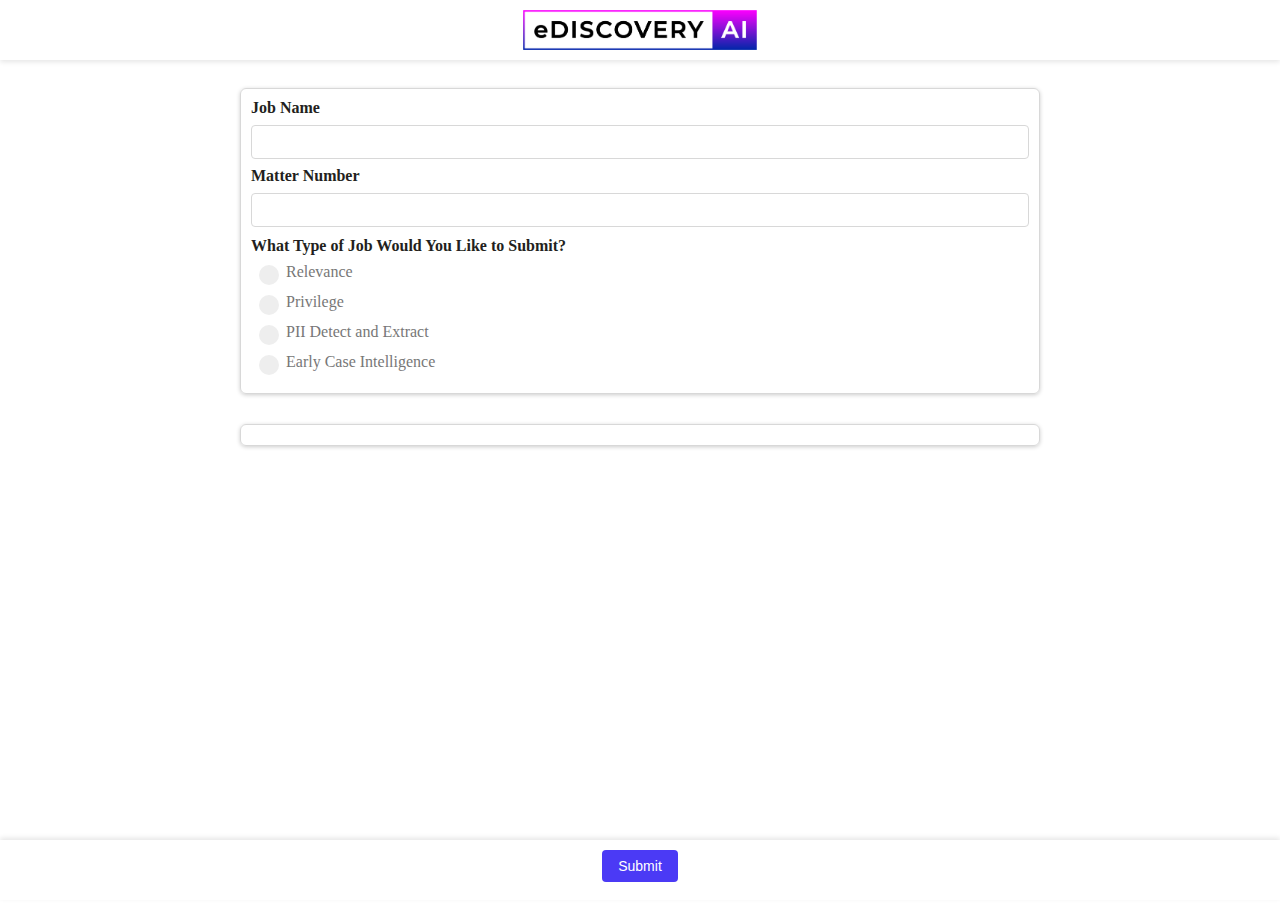
==== commit f52fe159: "Update htings" ====
--- a/file.html
+++ b/file.html
@@ -437,158 +437,6 @@
                             </div>
                         </div>
                     </div>
-
-                    <!-- PII Detect & Extract Form -->
-                    <div id="piiDetectExtract" class="@(Model.JobType == "PII Detect and Extract" ? "" : "hidden")">
-                        <h2 class="section-title">
-                            PII Detect
-                            <span class="bi bi-info-circle tooltip-icon" data-tooltip="Placeholder tooltip text"></span>
-                        </h2>
-                        <div class="flex-col gap-lg">
-                            <!-- The DetectionTemplate block is commented out as in the original file -->
-                            <div class="flex-col">
-                                <!-- Replacing @Html.LabelFor(m => m.DetectionField) -->
-                                <label for="DetectionField">Detection Field</label>
-                                <div class="custom-dropdown-wrapper">
-                                    <select id="DetectionField" name="DetectionField" class="custom-dropdown">
-                                        <option value="">Select Multi-Choice Field</option>
-                                        <!-- Options from Model.DetectionFieldOptions go here -->
-                                    </select>
-                                    <span class="bi bi-caret-down-fill custom-dropdown-caret-icon"></span>
-                                </div>
-                                <span class="field-validation-error" data-valmsg-for="DetectionField"></span>
-                            </div>
-                        </div>
-                        <h2 class="section-title">
-                            PII Extract
-                            <span class="bi bi-info-circle tooltip-icon" data-tooltip="Placeholder tooltip text"></span>
-                        </h2>
-                        <div class="flex-col gap-lg">
-                            <label class="checkbox-container">
-                                Extract PII
-                                <input type="checkbox" id="ExtractPii" name="ExtractPii" value="true" class="hidden-checkbox" />
-                                <span class="box-checkmark"></span>
-                            </label>
-                            <div class="flex-col hidden" id="extractPiiFieldSection">
-                                <!-- Replacing @Html.LabelFor(m => m.ExtractionField) -->
-                                <label for="ExtractionField">Extraction Field</label>
-                                <div class="custom-dropdown-wrapper">
-                                    <select id="ExtractionField" name="ExtractionField" class="custom-dropdown">
-                                        <option value="">Select Multi-Object Field</option>
-                                        <!-- Options from Model.ExtractionFieldOptions go here -->
-                                    </select>
-                                    <span class="bi bi-caret-down-fill custom-dropdown-caret-icon"></span>
-                                </div>
-                                <span class="field-validation-error" data-valmsg-for="ExtractionField"></span>
-                            </div>
-                        </div>
-                    </div>
-
-                    <!-- Early Case Intelligence Form -->
-                    <div id="earlycase" class="@(Model.JobType == "Early Case Intelligence" ? "" : "hidden")">
-                        <h2 class="section-title">
-                            Early Case Intelligence
-                            <span class="bi bi-info-circle tooltip-icon" data-tooltip="Placeholder tooltip text"></span>
-                        </h2>
-                        <div class="flex-col gap-lg">
-                            <div class="flex-col">
-                                <!-- Replacing @Html.LabelFor(m => m.CaseBackground) -->
-                                <label for="CaseBackground">Case Background</label>
-                                <textarea id="CaseBackground" name="CaseBackground" placeholder="" rows="4"></textarea>
-                                <span class="field-validation-error" data-valmsg-for="CaseBackground"></span>
-                            </div>
-                            <div class="flex-col">
-                                <!-- Replacing @Html.LabelFor(m => m.RelevantDescription) -->
-                                <label for="RelevantDescription">Relevant Description</label>
-                                <textarea id="RelevantDescription" name="RelevantDescription" placeholder="" rows="2"></textarea>
-                                <span class="field-validation-error" data-valmsg-for="RelevantDescription"></span>
-                            </div>
-                            <div class="flex-col">
-                                <!-- Replacing @Html.LabelFor(m => m.NotRelevantDescription) -->
-                                <label for="NotRelevantDescription">Not Relevant Description</label>
-                                <textarea id="NotRelevantDescription" name="NotRelevantDescription" placeholder="" rows="2"></textarea>
-                                <span class="field-validation-error" data-valmsg-for="NotRelevantDescription"></span>
-                            </div>
-                            <div class="flex-2col">
-                                <div class="flex-col half-width">
-                                    <!-- Replacing @Html.LabelFor(m => m.ClassificationResults) -->
-                                    <label for="ClassificationResults">Classification Results</label>
-                                    <div class="custom-dropdown-wrapper">
-                                        <select id="ClassificationResults" name="ClassificationResults" class="custom-dropdown">
-                                            <option value="">Select Single-Choice Field</option>
-                                            <!-- Options from Model.ClassificationResultsOptions go here -->
-                                        </select>
-                                        <span class="bi bi-caret-down-fill custom-dropdown-caret-icon"></span>
-                                    </div>
-                                    <span class="field-validation-error" data-valmsg-for="ClassificationResults"></span>
-                                </div>
-                                <div class="flex-col half-width">
-                                    <!-- Replacing @Html.LabelFor(m => m.SummaryResults) -->
-                                    <label for="SummaryResults">Summary Results</label>
-                                    <div class="custom-dropdown-wrapper">
-                                        <select id="SummaryResults" name="SummaryResults" class="custom-dropdown">
-                                            <option value="">Select Long Text Field</option>
-                                            <!-- Options from Model.SummaryResultsOptions go here -->
-                                        </select>
-                                        <span class="bi bi-caret-down-fill custom-dropdown-caret-icon"></span>
-                                    </div>
-                                    <span class="field-validation-error" data-valmsg-for="SummaryResults"></span>
-                                </div>
-                            </div>
-                            <div class="flex-2col">
-                                <div class="flex-col half-width">
-                                    <!-- Replacing @Html.LabelFor(m => m.DocumentTypeResults) -->
-                                    <label for="DocumentTypeResults">Document Type Results</label>
-                                    <div class="custom-dropdown-wrapper">
-                                        <select id="DocumentTypeResults" name="DocumentTypeResults" class="custom-dropdown">
-                                            <option value="">Select Multi-Choice Field</option>
-                                            <!-- Options from Model.DocumentTypeResultsOptions go here -->
-                                        </select>
-                                        <span class="bi bi-caret-down-fill custom-dropdown-caret-icon"></span>
-                                    </div>
-                                    <span class="field-validation-error" data-valmsg-for="DocumentTypeResults"></span>
-                                </div>
-                                <div class="flex-col half-width">
-                                    <!-- Replacing @Html.LabelFor(m => m.RelevantTopicResults) -->
-                                    <label for="RelevantTopicResults">Relevant Topic Results</label>
-                                    <div class="custom-dropdown-wrapper">
-                                        <select id="RelevantTopicResults" name="RelevantTopicResults" class="custom-dropdown">
-                                            <option value="">Select Multi-Choice Field</option>
-                                            <!-- Options from Model.RelevantTopicResultsOptions go here -->
-                                        </select>
-                                        <span class="bi bi-caret-down-fill custom-dropdown-caret-icon"></span>
-                                    </div>
-                                    <span class="field-validation-error" data-valmsg-for="RelevantTopicResults"></span>
-                                </div>
-                            </div>
-                            <div class="flex-2col">
-                                <div class="flex-col half-width">
-                                    <!-- Replacing @Html.LabelFor(m => m.NotRelevantTopicResults) -->
-                                    <label for="NotRelevantTopicResults">Not Relevant Topic Results</label>
-                                    <div class="custom-dropdown-wrapper">
-                                        <select id="NotRelevantTopicResults" name="NotRelevantTopicResults" class="custom-dropdown">
-                                            <option value="">Select Multi-Choice Field</option>
-                                            <!-- Options from Model.NotRelevantTopicResultsOptions go here -->
-                                        </select>
-                                        <span class="bi bi-caret-down-fill custom-dropdown-caret-icon"></span>
-                                    </div>
-                                    <span class="field-validation-error" data-valmsg-for="NotRelevantTopicResults"></span>
-                                </div>
-                                <div class="flex-col half-width">
-                                    <!-- Replacing @Html.LabelFor(m => m.InappropriateContentResults) -->
-                                    <label for="InappropriateContentResults">Inappropriate Content Results</label>
-                                    <div class="custom-dropdown-wrapper">
-                                        <select id="InappropriateContentResults" name="InappropriateContentResults" class="custom-dropdown">
-                                            <option value="">Select Multi-Choice Field</option>
-                                            <!-- Options from Model.InappropriateContentResultsOptions go here -->
-                                        </select>
-                                        <span class="bi bi-caret-down-fill custom-dropdown-caret-icon"></span>
-                                    </div>
-                                    <span class="field-validation-error" data-valmsg-for="InappropriateContentResults"></span>
-                                </div>
-                            </div>
-                        </div>
-                    </div>
                 </div>
             </div>
         </div>
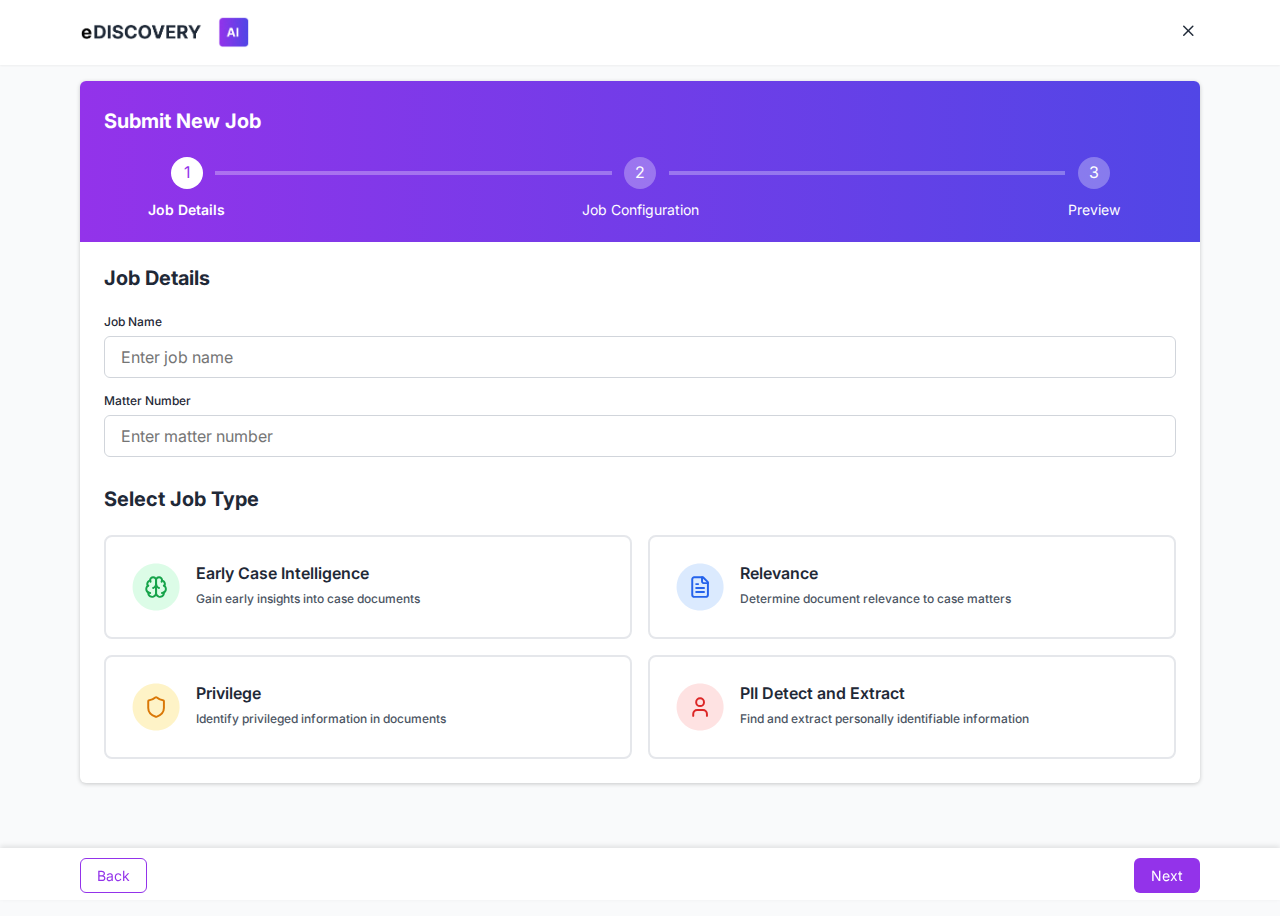
==== commit f26cc00f: "Fix issue for mobile" ====
--- a/file.html
+++ b/file.html
@@ -1,449 +1,616 @@
 <head>
-    <link rel="stylesheet" href="./Mass_Action.css" />
+    <link rel="stylesheet" href="./MassAction.css" />
 </head>
 <body>
-    <div class="page-container">
-        <div class="page-header">
-            <img src="./white logo.png" alt="eDiscovery AI Logo" class="logo" />
-            <span class="bi bi-x-circle close-icon" onclick="closeModal()"></span>
-        </div>
-        <div class="page-body">
-            <div class="form-container">
-                <div class="form-content">
-                    <div class="form-card">
-                        <!-- Replacing @Html.HiddenFor(m => m.DatabaseToken) -->
-                        <input type="hidden" id="DatabaseToken" name="DatabaseToken" value="" />
-
-                        <div class="flex-col">
-                            <!-- Replacing @Html.HiddenFor(m => m.TemplateExists) -->
-                            <input type="hidden" id="TemplateExists" name="TemplateExists" value="" />
-                            <!-- Replacing @Html.ValidationMessageFor(m => m.TemplateExists, "") -->
-                            <span class="field-validation-error" data-valmsg-for="TemplateExists"></span>
-                        </div>
-                        <div class="flex-col">
-                            <!-- Replacing @Html.HiddenFor(m => m.DocumentCount) -->
-                            <input type="hidden" id="DocumentCount" name="DocumentCount" value="" />
-                            <!-- Replacing @Html.ValidationMessageFor(m => m.DocumentCount, "") -->
-                            <span class="field-validation-error" data-valmsg-for="DocumentCount"></span>
-                        </div>
-                        <div class="flex-col">
-                            <!-- Replacing @Html.LabelFor(m => m.JobName) -->
-                            <label for="JobName">Job Name</label>
-                            <!-- Replacing @Html.TextBoxFor(m => m.JobName, new { @placeholder = "" }) -->
-                            <input type="text" id="JobName" name="JobName" placeholder="" />
-                            <!-- Replacing @Html.ValidationMessageFor(m => m.JobName, "") -->
-                            <span class="field-validation-error" data-valmsg-for="JobName"></span>
-                        </div>
-
-                        <div class="flex-col">
-                            <!-- Replacing @Html.LabelFor(m => m.MatterNumber) -->
-                            <label for="MatterNumber">Matter Number</label>
-                            <!-- Replacing @Html.TextBoxFor(m => m.MatterNumber, new { @placeholder = "" }) -->
-                            <input type="text" id="MatterNumber" name="MatterNumber" placeholder="" />
-                        </div>
-
-                        <div class="flex-col mt-10">
-                            <label for="typeofjob">What Type of Job Would You Like to Submit?</label>
-                            <div id="typeofjob" name="JobType">
-                                <label class="radio-container">
-                                    Relevance
-                                    <!-- Replacing @Html.RadioButtonFor(m => m.JobType, "Relevance") -->
-                                    <input type="radio" name="JobType" value="Relevance" />
-                                    <span class="checkmark"></span>
-                                </label>
-                                <label class="radio-container">
-                                    Privilege
-                                    <!-- Replacing @Html.RadioButtonFor(m => m.JobType, "Privilege") -->
-                                    <input type="radio" name="JobType" value="Privilege" />
-                                    <span class="checkmark"></span>
-                                </label>
-                                <label class="radio-container">
-                                    PII Detect and Extract
-                                    <!-- Replacing @Html.RadioButtonFor(m => m.JobType, "PII Detect and Extract") -->
-                                    <input type="radio" name="JobType" value="PII Detect and Extract" />
-                                    <span class="checkmark"></span>
-                                </label>
-                                <label class="radio-container">
-                                    Early Case Intelligence
-                                    <!-- Replacing @Html.RadioButtonFor(m => m.JobType, "Early Case Intelligence") -->
-                                    <input type="radio" name="JobType" value="Early Case Intelligence" />
-                                    <span class="checkmark"></span>
-                                </label>
-                            </div>
-                        </div>
-                    </div>
-
-                    <!-- Dynamic Forms Based on Job Type -->
-                    <div class="form-card mt-10">
-                        <!-- Relevance Form -->
-                        <div id="relevance" class="@(Model.JobType == "Relevance" ? "" : "hidden")">
-                            <h2 class="section-title">
-                                Relevance
-                                <span class="bi bi-info-circle tooltip-icon" data-tooltip="Placeholder tooltip text"></span>
-                            </h2>
-                            <div id="issues" class="flex-col gap-lg">
-                                <div class="flex-col">
-                                    <!-- Replacing @Html.LabelFor(m => m.GeneralInformation) -->
-                                    <label for="GeneralInformation">General Information</label>
-                                    <!-- Replacing @Html.TextAreaFor(m => m.GeneralInformation, new { @placeholder = "", @rows = "2" }) -->
-                                    <textarea id="GeneralInformation" name="GeneralInformation" placeholder="" rows="2"></textarea>
-                                    <!-- Replacing @Html.ValidationMessageFor(m => m.GeneralInformation, "") -->
-                                    <span class="field-validation-error" data-valmsg-for="GeneralInformation"></span>
+    <form id="jobForm" action="/Home/SubmitJob" method="post" onsubmit="showSubmittingOverlay()">
+
+        <div class="page-container">
+            <div class="page-header">
+                <div class="container page-header-container">
+                    <img src="./light logo.png" alt="eDiscovery AI Logo" class="logo" />
+                    <span class="bi bi-x close-icon no-print" onclick="closeModal()"></span>
+                </div>
+            </div>
+            <div class="page-body container">
+                <div class="page-card">
+                    <div class="page-body-header no-print">
+                        <h4 class="page-body-header-title">
+                            Submit New Job
+                        </h4>
+                        <div class="steps-container">
+                            <div class="step-divide hidden" id="step-1-divide"></div>
+                            <div class="step active current-step" id="step-1">
+                                <div class="step-number">
+                                    1
                                 </div>
-                                @* If Model.Issues exists, iterate over them; otherwise, use a default Issue 1 *@
-                                <div class="issue-card">
-                                    <div class="flex-col gap-lg">
-                                        <h2 class="section-subtitle issue-header">
-                                            Issue 1
-                                            <span class="bi bi-x-circle close-icon remove-issue" onclick="removeIssue(this)"></span>
-                                        </h2>
-                                        <div class="flex-col">
-                                            <!-- Replacing @Html.LabelFor(m => m.Issues[0].Prompt) -->
-                                            <label for="Issues_0_Prompt">Prompt</label>
-                                            <!-- Replacing @Html.TextAreaFor(m => m.Issues[0].Prompt, new { @placeholder = "", @rows = "2" }) -->
-                                            <textarea id="Issues_0_Prompt" name="Issues[0].Prompt" placeholder="" rows="2"></textarea>
-                                            <!-- Replacing @Html.ValidationMessageFor(m => m.Issues[0].Prompt, "") -->
-                                            <span class="field-validation-error" data-valmsg-for="Issues[0].Prompt"></span>
-                                        </div>
-                                        <div class="flex-col">
-                                            <!-- Replacing @Html.LabelFor(m => m.Issues[0].Field) -->
-                                            <label for="Issues_0_Field">Field</label>
-                                            <div class="custom-dropdown-wrapper">
-                                                <!-- Replacing @Html.DropDownListFor(...) with a select element -->
-                                                <select id="Issues_0_Field" name="Issues[0].Field" class="custom-dropdown">
-                                                    <option value="">Select Single-Choice Field</option>
-                                                    <!-- Options from Model.IssueFieldOptions go here -->
-                                                </select>
-                                                <span class="bi bi-caret-down-fill custom-dropdown-caret-icon"></span>
-                                            </div>
-                                            <span class="field-validation-error" data-valmsg-for="Issues[0].Field"></span>
-                                        </div>
-                                    </div>
+                                <div class="step-name">
+                                    Job Details
                                 </div>
                             </div>
-                            <div>
-                                <div class="flex" style="justify-content: flex-end;">
-                                    <button type="button" class="btn add-issue mt-20">+ Add Issue</button>
+                            <div class="step-divide" id="step-2-divide">
+                            </div>
+                            <div class="step" id="step-2">
+                                <div class="step-number">
+                                    2
                                 </div>
-                                <div class="flex-col mt-20">
-                                    <label for="pdfhandling">PDF Handling</label>
-                                    <label class="checkbox-container">
-                                        Review PDFs as Images
-                                        <!-- Replacing checkbox with plain HTML input; preserving hidden-checkbox class and checkmark span -->
-                                        <input type="checkbox" id="ReviewPdfsAsImages" name="ReviewPdfsAsImages" value="true" class="hidden-checkbox" />
-                                        <span class="box-checkmark"></span>
-                                    </label>
+                                <div class="step-name">
+                                    Job Configuration
+                                </div>
+                            </div>
+                            <div class="step-divide" id="step-3-divide">
+                            </div>
+                            <div class="step" id="step-3">
+                                <div class="step-number">
+                                    3
+                                </div>
+                                <div class="step-name">
+                                    Preview
                                 </div>
                             </div>
                         </div>
-
-                        <!-- Privilege Form -->
-                        <div id="privilege" class="@(Model.JobType == "Privilege" ? "" : "hidden")">
-                            <h2 class="section-title">
-                                Privilege
-                                <span class="bi bi-info-circle tooltip-icon" data-tooltip="Placeholder tooltip text"></span>
-                            </h2>
-                            <div class="flex-col gap-lg">
-                                <div class="flex-col">
+                    </div>
+                    <div class="form-container">
+                        <div class="form-content">
+                            <!-- Replacing @Html.HiddenFor(m => m.DatabaseToken) -->
+                            <input type="hidden" id="DatabaseToken" name="DatabaseToken" value="" />
+                            <div class="flex-col error-container hidden">
+                                <!-- Replacing @Html.HiddenFor(m => m.TemplateExists) -->
+                                <input type="hidden" id="TemplateExists" name="TemplateExists" value="" />
+                                <!-- Replacing @Html.ValidationMessageFor(m => m.TemplateExists, "") -->
+                                <span class="field-validation-error" data-valmsg-for="TemplateExists"></span>
+                                <!-- Replacing @Html.HiddenFor(m => m.DocumentCount) -->
+                                <input type="hidden" id="DocumentCount" name="DocumentCount" value="" />
+                                <!-- Replacing @Html.ValidationMessageFor(m => m.DocumentCount, "") -->
+                                <span class="field-validation-error" data-valmsg-for="DocumentCount"></span>
+                            </div>
+
+                            <div class="form-step" id="form-step-1">
+                                <div class="section">
+                                    <h4 class="section-title">
+                                        Job Details
+                                    </h4>
                                     <div class="flex-col">
-                                        <label for="privilegetype">Privilege Types</label>
-                                        <div name="privilegetype">
-                                            <div>
+                                        <!-- Replacing @Html.LabelFor(m => m.JobName) -->
+                                        <label for="JobName">Job Name</label>
+                                        <!-- Replacing @Html.TextBoxFor(m => m.JobName, new { @placeholder = "" }) -->
+                                        <input type="text" id="JobName" name="JobName" placeholder="Enter job name" />
+                                        <!-- Replacing @Html.ValidationMessageFor(m => m.JobName, "") -->
+                                        <span class="field-validation-error" data-valmsg-for="JobName"></span>
+                                    </div>
+            
+                                    <div class="flex-col">
+                                        <!-- Replacing @Html.LabelFor(m => m.MatterNumber) -->
+                                        <label for="MatterNumber">Matter Number</label>
+                                        <!-- Replacing @Html.TextBoxFor(m => m.MatterNumber, new { @placeholder = "" }) -->
+                                        <input type="text" id="MatterNumber" name="MatterNumber" placeholder="Enter matter number" />
+                                    </div>
+                                </div>
+                                <div class="section">
+                                    <label class="section-title">
+                                        Select Job Type
+                                    </label>
+                                    <div class="radio-group" id="typeofjob" name="JobType">
+                                        <label class="radio-container">
+                                            <input type="radio" name="JobType" value="Early Case Intelligence" />
+                                            <div class="radio-wrapper">
+                                                <img src="./intelligence.svg" width="48" height="48"/>
+                                                <div class="content">
+                                                    <span class="job-type">
+                                                        Early Case Intelligence
+                                                    </span>
+                                                    <span class="job-type-description">
+                                                        Gain early insights into case documents
+                                                    </span>
+                                                </div>
+                                            </div>
+                                        </label>
+                                        <label class="radio-container">
+                                            <input type="radio" name="JobType" value="Relevance" />
+                                            <div class="radio-wrapper">
+                                                <img src="./document.svg" width="48" height="48"/>
+                                                <div class="content">
+                                                    <span class="job-type">
+                                                        Relevance
+                                                    </span>
+                                                    <span class="job-type-description">
+                                                        Determine document relevance to case matters
+                                                    </span>
+                                                </div>
+                                            </div>
+                                        </label>
+                                        <label class="radio-container">
+                                            <input type="radio" name="JobType" value="Privilege" />
+                                            <div class="radio-wrapper">
+                                                <img src="./shield.svg" width="48" height="48"/>
+                                                <div class="content">
+                                                    <span class="job-type">
+                                                        Privilege
+                                                    </span>
+                                                    <span class="job-type-description">
+                                                        Identify privileged information in documents
+                                                    </span>
+                                                </div>
+                                            </div>
+                                        </label>
+                                        <label class="radio-container">
+                                            <input type="radio" name="JobType" value="PII Detect and Extract" />
+                                            <div class="radio-wrapper">
+                                                <img src="./profile.svg" width="48" height="48"/>
+                                                <div class="content">
+                                                    <span class="job-type">
+                                                        PII Detect and Extract
+                                                    </span>
+                                                    <span class="job-type-description">
+                                                        Find and extract personally identifiable information
+                                                    </span>
+                                                </div>
+                                            </div>
+                                        </label>
+                                    </div>
+                                </div>
+                            </div>
+
+                            <!-- Dynamic Forms Based on Job Type -->
+                            <div class="form-step hidden" id="form-step-2">
+                                <a href="#" class="back-step-link"> <span class="bi bi-chevron-left"></span> &nbsp;&nbsp;&nbsp;Back to Job Details </a>
+                                <!-- Relevance Form -->
+                                <div id="relevance">
+                                    <h2 class="section-title">
+                                        Relevance Job Configuration
+                                        <span class="bi bi-info-circle tooltip-icon" data-tooltip="Placeholder tooltip text"></span>
+                                    </h2>
+                                    <div id="issues" class="flex-col gap-lg">
+                                        <div class="flex-col">
+                                            <!-- Replacing @Html.LabelFor(m => m.GeneralInformation) -->
+                                            <label for="GeneralInformation">General Information</label>
+                                            <!-- Replacing @Html.TextAreaFor(m => m.GeneralInformation, new { @placeholder = "", @rows = "2" }) -->
+                                            <textarea id="GeneralInformation" name="GeneralInformation" placeholder="Enter General Information" rows="2"></textarea>
+                                            <!-- Replacing @Html.ValidationMessageFor(m => m.GeneralInformation, "") -->
+                                            <span class="field-validation-error" data-valmsg-for="GeneralInformation"></span>
+                                        </div>
+                                        <div class="issue-card">
+                                            <div class="flex-col gap-lg">
+                                                <h2 class="section-subtitle issue-header">
+                                                    Issue 1
+                                                    <span class="bi bi-x close-icon remove-issue" onclick="removeIssue(this)"></span>
+                                                </h2>
+                                                <div class="flex-col">
+                                                    <!-- Replacing @Html.LabelFor(m => m.Issues[0].Prompt) -->
+                                                    <label for="Issues_0_Prompt">Prompt</label>
+                                                    <!-- Replacing @Html.TextAreaFor(m => m.Issues[0].Prompt, new { @placeholder = "", @rows = "2" }) -->
+                                                    <textarea id="Issues_0_Prompt" name="Issues[0].Prompt" placeholder="Write Issue Prompt" rows="2"></textarea>
+                                                    <!-- Replacing @Html.ValidationMessageFor(m => m.Issues[0].Prompt, "") -->
+                                                    <span class="field-validation-error" data-valmsg-for="Issues[0].Prompt"></span>
+                                                </div>
+                                                <div class="flex-col">
+                                                    <!-- Replacing @Html.LabelFor(m => m.Issues[0].Field) -->
+                                                    <label for="Issues_0_Field">Field</label>
+                                                    <div class="custom-dropdown-wrapper">
+                                                        <select id="Issues_0_Field" name="Issues[0].Field" class="custom-dropdown" hidden>
+                                                            <option value="">Select Single-Choice Field</option>
+                                                            <option value="field1">Document Title</option>
+                                                            <option value="field2">Author Name</option>
+                                                            <option value="field3">Date Created</option>
+                                                            <option value="field4">File Type</option>
+                                                        </select>
+                                                    </div>
+                                                    <span class="field-validation-error" data-valmsg-for="Issues[0].Field"></span>
+                                                </div>
+                                            </div>
+                                        </div>
+                                    </div>
+                                    <div>
+                                        <div class="flex" style="justify-content: flex-end;">
+                                            <button type="button" class="btn add-issue mt-20">+ Add Issue</button>
+                                        </div>
+                                        <div class="flex-col">
+                                            <label for="pdfhandling">PDF Handling</label>
+                                            <label class="checkbox-container">
+                                                Review PDFs as Images
+                                                <!-- Replacing checkbox with plain HTML input; preserving hidden-checkbox class and checkmark span -->
+                                                <input type="checkbox" id="ReviewPdfsAsImages" name="ReviewPdfsAsImages" value="true" class="hidden-checkbox" hidden />
+                                                <span class="box-checkmark"></span>
+                                            </label>
+                                        </div>
+                                    </div>
+                                </div>
+
+                                <!-- Privilege Form -->
+                                <div id="privilege">
+                                    <div class="section">
+                                        <h4 class="section-title">
+                                            Privilege
+                                        </h4>
+                                        <div class="flex-col">
+                                            <label for="privilegetype">Privilege Types</label>
+                                            <div name="privilegetype">
+                                                <div>
+                                                    <label class="checkbox-container">
+                                                        Attorney-Client
+                                                        <input type="checkbox" id="AttorneyClient" name="AttorneyClient" value="true" class="hidden-checkbox" />
+                                                        <span class="box-checkmark"></span>
+                                                    </label>
+                                                </div>
+                                                <div>
+                                                    <label class="checkbox-container">
+                                                        Work Product
+                                                        <input type="checkbox" id="WorkProduct" name="WorkProduct" value="true" class="hidden-checkbox" />
+                                                        <span class="box-checkmark"></span>
+                                                    </label>
+                                                </div>
+                                            </div>
+                                            <div id="privtypes" class="flex-col gap-lg">
+                                                <!-- @* If Model.CustomPrivTypes exists, iterate over them; otherwise, use a default custom priv type *@ -->
+                                                <div class="privtype-card">
+                                                    <div class="flex-col gap-lg">
+                                                        <h2 class="section-subtitle priv-header">
+                                                            Custom Priv Type 1
+                                                            <span class="bi bi-x close-icon remove-privtype" onclick="removePrivType(this)"></span>
+                                                        </h2>
+                                                        <div class="flex-col">
+                                                            <!-- Replacing @Html.LabelFor(m => m.CustomPrivTypes[0].CustomPrivilegeName) -->
+                                                            <label for="CustomPrivTypes_0_CustomPrivilegeName">Custom Privilege Name</label>
+                                                            <!-- Replacing @Html.TextBoxFor(m => m.CustomPrivTypes[0].CustomPrivilegeName, new { @placeholder = "" }) -->
+                                                            <input type="text" id="CustomPrivTypes_0_CustomPrivilegeName" name="CustomPrivTypes[0].CustomPrivilegeName" placeholder="" />
+                                                            <!-- Replacing @Html.ValidationMessageFor(m => m.CustomPrivTypes[0].CustomPrivilegeName, "") -->
+                                                            <span class="field-validation-error" data-valmsg-for="CustomPrivTypes[0].CustomPrivilegeName"></span>
+                                                        </div>
+                                                        <div class="flex-col">
+                                                            <!-- Replacing @Html.LabelFor(m => m.CustomPrivTypes[0].CustomPrivilegePrompt) -->
+                                                            <label for="CustomPrivTypes_0_CustomPrivilegePrompt">Custom Privilege Prompt</label>
+                                                            <!-- Replacing @Html.TextAreaFor(m => m.CustomPrivTypes[0].CustomPrivilegePrompt, new { @placeholder = "", @rows = "2" }) -->
+                                                            <textarea id="CustomPrivTypes_0_CustomPrivilegePrompt" name="CustomPrivTypes[0].CustomPrivilegePrompt" placeholder="" rows="2"></textarea>
+                                                            <!-- Replacing @Html.ValidationMessageFor(m => m.CustomPrivTypes[0].CustomPrivilegePrompt, "") -->
+                                                            <span class="field-validation-error" data-valmsg-for="CustomPrivTypes[0].CustomPrivilegePrompt"></span>
+                                                        </div>
+                                                    </div>
+                                                </div>
+                                            </div>
+                                            <div class="flex" style="justify-content: flex-end;">
+                                                <button type="button" class="btn add-privtype mt-20">+ Add Custom Priv Type</button>
+                                            </div>
+                                            <!-- Replacing @Html.ValidationMessageFor(m => m.PrivilegeTypeGroup, "") -->
+                                            <span class="field-validation-error" data-valmsg-for="PrivilegeTypeGroup"></span>
+                                        </div>
+                                    </div>
+                                    <div class="section">
+                                        <h4 class="section-title">
+                                            Privileged Parties
+                                        </h4>
+                                        <div class="flex-row flex-wrap">
+                                            <div class="flex-col half-width">
+                                                <!-- Replacing @Html.LabelFor(m => m.AttorneyList) -->
+                                                <label for="AttorneyList">Attorney List</label>
+                                                <!-- Replacing @Html.TextAreaFor(m => m.AttorneyList, new { @placeholder = "", @rows = "2" }) -->
+                                                <textarea id="AttorneyList" name="AttorneyList" placeholder="" rows="2"></textarea>
+                                                <!-- Replacing @Html.ValidationMessageFor(m => m.AttorneyList, "") -->
+                                                <span class="field-validation-error" data-valmsg-for="AttorneyList"></span>
+                                            </div>
+                                            <div class="flex-col half-width">
+                                                <!-- Replacing @Html.LabelFor(m => m.SafeDomains) -->
+                                                <label for="SafeDomains">Safe Domains</label>
+                                                <!-- Replacing @Html.TextAreaFor(m => m.SafeDomains, new { @placeholder = "", @rows = "2" }) -->
+                                                <textarea id="SafeDomains" name="SafeDomains" placeholder="" rows="2"></textarea>
+                                                <!-- Replacing @Html.ValidationMessageFor(m => m.SafeDomains, "") -->
+                                                <span class="field-validation-error" data-valmsg-for="SafeDomains"></span>
+                                            </div>
+                                        </div>
+                                    </div>
+                                    <div class="section">
+                                        <h4 class="section-title">
+                                            Classification & Explanation
+                                        </h4>
+                                        <div class="flex-row flex-wrap">
+                                            <div class="flex-col half-width">
+                                                <!-- Replacing @Html.LabelFor(m => m.Classification) -->
+                                                <label for="Classification">Classification</label>
+                                                <div class="custom-dropdown-wrapper">
+                                                    <!-- Replacing @Html.DropDownListFor(...) with a select element -->
+                                                    <select id="Classification" name="Classification" class="custom-dropdown">
+                                                        <option value="">Select Single-Choice Field</option>
+                                                        <!-- Options from Model.ClassificationOptions go here -->
+                                                    </select>
+                                                    <span class="bi bi-chevron-down custom-dropdown-caret-icon"></span>
+                                                </div>
+                                                <span class="field-validation-error" data-valmsg-for="Classification"></span>
+                                            </div>
+                                            <div class="flex-col half-width">
+                                                <!-- Replacing @Html.LabelFor(m => m.Explanation) -->
+                                                <label for="Explanation">Explanation</label>
+                                                <div class="custom-dropdown-wrapper">
+                                                    <select id="Explanation" name="Explanation" class="custom-dropdown">
+                                                        <option value="">Select Long Text Field</option>
+                                                        <!-- Options from Model.ExplanationOptions go here -->
+                                                    </select>
+                                                    <span class="bi bi-chevron-down custom-dropdown-caret-icon"></span>
+                                                </div>
+                                                <span class="field-validation-error" data-valmsg-for="Explanation"></span>
+                                            </div>
+                                        </div>
+                                    </div>
+                                    <div class="section">
+                                        <h4 class="section-title">
+                                            Privilege Determination
+                                        </h4>
+                                        <div class="flex-row flex-wrap">
+                                            <div class="flex-col half-width">
+                                                <!-- Replacing @Html.LabelFor(m => m.TypeResult) -->
+                                                <label for="TypeResult">Type Result</label>
+                                                <div class="custom-dropdown-wrapper">
+                                                    <select id="TypeResult" name="TypeResult" class="custom-dropdown">
+                                                        <option value="">Select Multi-Choice Field</option>
+                                                        <!-- Options from Model.TypeResultOptions go here -->
+                                                    </select>
+                                                    <span class="bi bi-chevron-down custom-dropdown-caret-icon"></span>
+                                                </div>
+                                                <span class="field-validation-error" data-valmsg-for="TypeResult"></span>
+                                            </div>
+                                            <div class="flex-col half-width">
+                                                <!-- Replacing @Html.LabelFor(m => m.LogEntry) -->
+                                                <label for="LogEntry">Log Entry</label>
+                                                <div class="custom-dropdown-wrapper">
+                                                    <select id="LogEntry" name="LogEntry" class="custom-dropdown">
+                                                        <option value="">Select Long Text Field</option>
+                                                        <!-- Options from Model.LogEntryOptions go here -->
+                                                    </select>
+                                                    <span class="bi bi-chevron-down custom-dropdown-caret-icon"></span>
+                                                </div>
+                                                <span class="field-validation-error" data-valmsg-for="LogEntry"></span>
+                                            </div>
+                                            <div class="flex-col w-full">
+                                                <!-- Replacing @Html.LabelFor(m => m.HitResult) -->
+                                                <label for="HitResult">Hit Result</label>
+                                                <div class="custom-dropdown-wrapper up">
+                                                    <select id="HitResult" name="HitResult" class="custom-dropdown">
+                                                        <option value="">Select Long Text Field</option>
+                                                        <!-- Options from Model.HitResultOptions go here -->
+                                                    </select>
+                                                    <span class="bi bi-chevron-down custom-dropdown-caret-icon"></span>
+                                                </div>
+                                                <span class="field-validation-error" data-valmsg-for="HitResult"></span>
+                                            </div>
+                                        </div>
+                                    </div>
+                                </div>
+
+                                <!-- PII Detect & Extract Form -->
+                                <div id="piiDetectExtract">
+                                    
+                                    <div class="section">
+                                        <h4 class="section-title">
+                                            PII Detect
+                                        </h4>
+                                        <div class="flex-col gap-lg">
+                                            <!--
+                                            The DetectionTemplate block is commented out in the original file.
+                                            -->
+                                            <div class="flex-col">
+                                                <!-- Replacing @Html.LabelFor(m => m.DetectionField) -->
+                                                <label for="DetectionField">Detection Field</label>
+                                                <div class="custom-dropdown-wrapper">
+                                                    <select id="DetectionField" name="DetectionField" class="custom-dropdown">
+                                                        <option value="">Select Multi-Choice Field</option>
+                                                        <!-- Options from Model.DetectionFieldOptions go here -->
+                                                    </select>
+                                                    <span class="bi bi-chevron-down custom-dropdown-caret-icon"></span>
+                                                </div>
+                                                <span class="field-validation-error" data-valmsg-for="DetectionField"></span>
+                                            </div>
+                                        </div>
+                                    </div>
+                                    <div class="section">
+                                        <h4 class="section-title">
+                                            PII Extract
+                                        </h4>
+                                        <div class="flex-col gap-lg">
+                                            <!--
+                                            The DetectionTemplate block is commented out in the original file.
+                                            -->
+                                            <div class="flex-col gap-lg">
                                                 <label class="checkbox-container">
-                                                    Attorney-Client
-                                                    <input type="checkbox" id="AttorneyClient" name="AttorneyClient" value="true" class="hidden-checkbox" />
+                                                    Extract PII
+                                                    <input type="checkbox" id="ExtractPii" name="ExtractPii" value="true" class="hidden-checkbox" />
                                                     <span class="box-checkmark"></span>
                                                 </label>
-                                            </div>
-                                            <div>
-                                                <label class="checkbox-container">
-                                                    Work Product
-                                                    <input type="checkbox" id="WorkProduct" name="WorkProduct" value="true" class="hidden-checkbox" />
-                                                    <span class="box-checkmark"></span>
-                                                </label>
-                                            </div>
-                                        </div>
-                                    </div>
-                                    <div id="privtypes" class="flex-col gap-lg">
-                                        <!-- @* If Model.CustomPrivTypes exists, iterate over them; otherwise, use a default custom priv type *@ -->
-                                        <div class="privtype-card">
-                                            <div class="flex-col gap-lg">
-                                                <h2 class="section-subtitle priv-header">
-                                                    Custom Priv Type 1
-                                                    <span class="bi bi-x-circle close-icon remove-privtype" onclick="removePrivType(this)"></span>
-                                                </h2>
-                                                <div class="flex-col">
-                                                    <!-- Replacing @Html.LabelFor(m => m.CustomPrivTypes[0].CustomPrivilegeName) -->
-                                                    <label for="CustomPrivTypes_0_CustomPrivilegeName">Custom Privilege Name</label>
-                                                    <!-- Replacing @Html.TextBoxFor(m => m.CustomPrivTypes[0].CustomPrivilegeName, new { @placeholder = "" }) -->
-                                                    <input type="text" id="CustomPrivTypes_0_CustomPrivilegeName" name="CustomPrivTypes[0].CustomPrivilegeName" placeholder="" />
-                                                    <!-- Replacing @Html.ValidationMessageFor(m => m.CustomPrivTypes[0].CustomPrivilegeName, "") -->
-                                                    <span class="field-validation-error" data-valmsg-for="CustomPrivTypes[0].CustomPrivilegeName"></span>
-                                                </div>
-                                                <div class="flex-col">
-                                                    <!-- Replacing @Html.LabelFor(m => m.CustomPrivTypes[0].CustomPrivilegePrompt) -->
-                                                    <label for="CustomPrivTypes_0_CustomPrivilegePrompt">Custom Privilege Prompt</label>
-                                                    <!-- Replacing @Html.TextAreaFor(m => m.CustomPrivTypes[0].CustomPrivilegePrompt, new { @placeholder = "", @rows = "2" }) -->
-                                                    <textarea id="CustomPrivTypes_0_CustomPrivilegePrompt" name="CustomPrivTypes[0].CustomPrivilegePrompt" placeholder="" rows="2"></textarea>
-                                                    <!-- Replacing @Html.ValidationMessageFor(m => m.CustomPrivTypes[0].CustomPrivilegePrompt, "") -->
-                                                    <span class="field-validation-error" data-valmsg-for="CustomPrivTypes[0].CustomPrivilegePrompt"></span>
-                                                </div>
-                                            </div>
-                                        </div>
-                                    </div>
-                                    <div class="flex" style="justify-content: flex-end;">
-                                        <button type="button" class="btn add-privtype mt-20">+ Add Custom Priv Type</button>
-                                    </div>
-                                    <!-- Replacing @Html.ValidationMessageFor(m => m.PrivilegeTypeGroup, "") -->
-                                    <span class="field-validation-error" data-valmsg-for="PrivilegeTypeGroup"></span>
+                                                <div class="flex-col hidden" id="extractPiiFieldSection">
+                                                    <!-- Replacing @Html.LabelFor(m => m.ExtractionField) -->
+                                                    <label for="ExtractionField">Extraction Field</label>
+                                                    <div class="custom-dropdown-wrapper">
+                                                        <select id="ExtractionField" name="ExtractionField" class="custom-dropdown">
+                                                            <option value="">Select Multi-Object Field</option>
+                                                            <!-- Options from Model.ExtractionFieldOptions go here -->
+                                                        </select>
+                                                        <span class="bi bi-chevron-down custom-dropdown-caret-icon"></span>
+                                                    </div>
+                                                    <span class="field-validation-error" data-valmsg-for="ExtractionField"></span>
+                                                </div>
+                                            </div>
+                                        </div>
+                                    </div>
                                 </div>
-                                <div class="flex-2col">
-                                    <div class="flex-col half-width">
-                                        <!-- Replacing @Html.LabelFor(m => m.AttorneyList) -->
-                                        <label for="AttorneyList">Attorney List</label>
-                                        <!-- Replacing @Html.TextAreaFor(m => m.AttorneyList, new { @placeholder = "", @rows = "2" }) -->
-                                        <textarea id="AttorneyList" name="AttorneyList" placeholder="" rows="2"></textarea>
-                                        <!-- Replacing @Html.ValidationMessageFor(m => m.AttorneyList, "") -->
-                                        <span class="field-validation-error" data-valmsg-for="AttorneyList"></span>
-                                    </div>
-                                    <div class="flex-col half-width">
-                                        <!-- Replacing @Html.LabelFor(m => m.SafeDomains) -->
-                                        <label for="SafeDomains">Safe Domains</label>
-                                        <!-- Replacing @Html.TextAreaFor(m => m.SafeDomains, new { @placeholder = "", @rows = "2" }) -->
-                                        <textarea id="SafeDomains" name="SafeDomains" placeholder="" rows="2"></textarea>
-                                        <!-- Replacing @Html.ValidationMessageFor(m => m.SafeDomains, "") -->
-                                        <span class="field-validation-error" data-valmsg-for="SafeDomains"></span>
+
+                                <!-- Early Case Intelligence Form -->
+                                <div id="earlycase">
+                                    <div class="section">
+                                        <h4 class="section-title">
+                                            Early Case Intelligence
+                                        </h4>
+                                        <div class="flex-col">
+                                            <!-- Replacing @Html.LabelFor(m => m.CaseBackground) -->
+                                            <label for="CaseBackground">Case Background</label>
+                                            <textarea id="CaseBackground" name="CaseBackground" placeholder="" rows="4"></textarea>
+                                            <span class="field-validation-error" data-valmsg-for="CaseBackground"></span>
+                                        </div>
+                                        <div class="flex-col">
+                                            <!-- Replacing @Html.LabelFor(m => m.RelevantDescription) -->
+                                            <label for="RelevantDescription">Relevant Description</label>
+                                            <textarea id="RelevantDescription" name="RelevantDescription" placeholder="" rows="2"></textarea>
+                                            <span class="field-validation-error" data-valmsg-for="RelevantDescription"></span>
+                                        </div>
+                                        <div class="flex-col">
+                                            <!-- Replacing @Html.LabelFor(m => m.NotRelevantDescription) -->
+                                            <label for="NotRelevantDescription">Not Relevant Description</label>
+                                            <textarea id="NotRelevantDescription" name="NotRelevantDescription" placeholder="" rows="2"></textarea>
+                                            <span class="field-validation-error" data-valmsg-for="NotRelevantDescription"></span>
+                                        </div>
+                                    </div>
+                                    <div class="section">
+                                        <h4 class="section-title">
+                                            Analysis & Findings
+                                        </h4>
+                                        <div class="flex-row flex-wrap">
+                                            <div class="flex-col half-width">
+                                                <label for="ClassificationResults">Classification Results</label>
+                                                <div class="custom-dropdown-wrapper">
+                                                    <select id="ClassificationResults" name="ClassificationResults" class="custom-dropdown">
+                                                        <option value="">Select Single-Choice Field</option>
+                                                        <!-- Options from Model.ClassificationResultsOptions go here -->
+                                                    </select>
+                                                    <span class="bi bi-chevron-down custom-dropdown-caret-icon"></span>
+                                                </div>
+                                                <span class="field-validation-error" data-valmsg-for="ClassificationResults"></span>
+                                            </div>
+                                            <div class="flex-col half-width">
+                                                <!-- Replacing @Html.LabelFor(m => m.SummaryResults) -->
+                                                <label for="SummaryResults">Summary Results</label>
+                                                <div class="custom-dropdown-wrapper">
+                                                    <select id="SummaryResults" name="SummaryResults" class="custom-dropdown">
+                                                        <option value="">Select Long Text Field</option>
+                                                        <!-- Options from Model.SummaryResultsOptions go here -->
+                                                    </select>
+                                                    <span class="bi bi-chevron-down custom-dropdown-caret-icon"></span>
+                                                </div>
+                                                <span class="field-validation-error" data-valmsg-for="SummaryResults"></span>
+                                            </div>
+                                        </div>
+                                    </div>
+                                    <div class="section">
+                                        <h4 class="section-title">
+                                            Content Categorization
+                                        </h4>
+                                        <div class="flex-row flex-wrap">
+                                            <div class="flex-col half-width">
+                                                <label for="DocumentTypeResults">Document Type Results</label>
+                                                <div class="custom-dropdown-wrapper">
+                                                    <select id="DocumentTypeResults" name="DocumentTypeResults" class="custom-dropdown">
+                                                        <option value="">Select Multi-Choice Field</option>
+                                                        <!-- Options from Model.DocumentTypeResultsOptions go here -->
+                                                    </select>
+                                                    <span class="bi bi-chevron-down custom-dropdown-caret-icon"></span>
+                                                </div>
+                                                <span class="field-validation-error" data-valmsg-for="DocumentTypeResults"></span>
+                                            </div>
+                                            <div class="flex-col half-width">
+                                                <label for="RelevantTopicResults">Relevant Topic Results</label>
+                                                <div class="custom-dropdown-wrapper">
+                                                    <select id="RelevantTopicResults" name="RelevantTopicResults" class="custom-dropdown">
+                                                        <option value="">Select Multi-Choice Field</option>
+                                                        <!-- Options from Model.RelevantTopicResultsOptions go here -->
+                                                    </select>
+                                                    <span class="bi bi-chevron-down custom-dropdown-caret-icon"></span>
+                                                </div>
+                                                <span class="field-validation-error" data-valmsg-for="RelevantTopicResults"></span>
+                                            </div>
+                                        </div>
+                                        <div class="flex-row flex-wrap">
+                                            <div class="flex-col half-width">
+                                                <label for="NotRelevantTopicResults">Not Relevant Topic Results</label>
+                                                <div class="custom-dropdown-wrapper">
+                                                    <select id="NotRelevantTopicResults" name="NotRelevantTopicResults" class="custom-dropdown">
+                                                        <option value="">Select Multi-Choice Field</option>
+                                                        <!-- Options from Model.NotRelevantTopicResultsOptions go here -->
+                                                    </select>
+                                                    <span class="bi bi-chevron-down custom-dropdown-caret-icon"></span>
+                                                </div>
+                                                <span class="field-validation-error" data-valmsg-for="NotRelevantTopicResults"></span>
+                                            </div>
+                                            <div class="flex-col half-width">
+                                                <label for="InappropriateContentResults">Inappropriate Content Results</label>
+                                                <div class="custom-dropdown-wrapper">
+                                                    <select id="InappropriateContentResults" name="InappropriateContentResults" class="custom-dropdown">
+                                                        <option value="">Select Multi-Choice Field</option>
+                                                        <!-- Options from Model.InappropriateContentResultsOptions go here -->
+                                                    </select>
+                                                    <span class="bi bi-chevron-down custom-dropdown-caret-icon"></span>
+                                                </div>
+                                                <span class="field-validation-error" data-valmsg-for="InappropriateContentResults"></span>
+                                            </div>
+                                        </div>
                                     </div>
                                 </div>
-                                <div class="flex-2col">
-                                    <div class="flex-col half-width">
-                                        <!-- Replacing @Html.LabelFor(m => m.Classification) -->
-                                        <label for="Classification">Classification</label>
-                                        <div class="custom-dropdown-wrapper">
-                                            <!-- Replacing @Html.DropDownListFor(...) with a select element -->
-                                            <select id="Classification" name="Classification" class="custom-dropdown">
-                                                <option value="">Select Single-Choice Field</option>
-                                                <!-- Options from Model.ClassificationOptions go here -->
-                                            </select>
-                                            <span class="bi bi-caret-down-fill custom-dropdown-caret-icon"></span>
-                                        </div>
-                                        <span class="field-validation-error" data-valmsg-for="Classification"></span>
-                                    </div>
-                                    <div class="flex-col half-width">
-                                        <!-- Replacing @Html.LabelFor(m => m.Explanation) -->
-                                        <label for="Explanation">Explanation</label>
-                                        <div class="custom-dropdown-wrapper">
-                                            <select id="Explanation" name="Explanation" class="custom-dropdown">
-                                                <option value="">Select Long Text Field</option>
-                                                <!-- Options from Model.ExplanationOptions go here -->
-                                            </select>
-                                            <span class="bi bi-caret-down-fill custom-dropdown-caret-icon"></span>
-                                        </div>
-                                        <span class="field-validation-error" data-valmsg-for="Explanation"></span>
-                                    </div>
-                                </div>
-                                <div class="flex-2col">
-                                    <div class="flex-col half-width">
-                                        <!-- Replacing @Html.LabelFor(m => m.TypeResult) -->
-                                        <label for="TypeResult">Type Result</label>
-                                        <div class="custom-dropdown-wrapper">
-                                            <select id="TypeResult" name="TypeResult" class="custom-dropdown">
-                                                <option value="">Select Multi-Choice Field</option>
-                                                <!-- Options from Model.TypeResultOptions go here -->
-                                            </select>
-                                            <span class="bi bi-caret-down-fill custom-dropdown-caret-icon"></span>
-                                        </div>
-                                        <span class="field-validation-error" data-valmsg-for="TypeResult"></span>
-                                    </div>
-                                    <div class="flex-col half-width">
-                                        <!-- Replacing @Html.LabelFor(m => m.LogEntry) -->
-                                        <label for="LogEntry">Log Entry</label>
-                                        <div class="custom-dropdown-wrapper">
-                                            <select id="LogEntry" name="LogEntry" class="custom-dropdown">
-                                                <option value="">Select Long Text Field</option>
-                                                <!-- Options from Model.LogEntryOptions go here -->
-                                            </select>
-                                            <span class="bi bi-caret-down-fill custom-dropdown-caret-icon"></span>
-                                        </div>
-                                        <span class="field-validation-error" data-valmsg-for="LogEntry"></span>
-                                    </div>
-                                </div>
-                                <div class="flex-col">
-                                    <!-- Replacing @Html.LabelFor(m => m.HitResult) -->
-                                    <label for="HitResult">Hit Result</label>
-                                    <div class="custom-dropdown-wrapper">
-                                        <select id="HitResult" name="HitResult" class="custom-dropdown">
-                                            <option value="">Select Long Text Field</option>
-                                            <!-- Options from Model.HitResultOptions go here -->
-                                        </select>
-                                        <span class="bi bi-caret-down-fill custom-dropdown-caret-icon"></span>
-                                    </div>
-                                    <span class="field-validation-error" data-valmsg-for="HitResult"></span>
+                            </div>
+
+                            <div class="form-step hidden" id="form-step-3">
+                                <a href="#" class="back-step-link no-print"> <span class="bi bi-chevron-left"></span> &nbsp;&nbsp;&nbsp;Back to Job Configuration </a>
+                                <div id="preview">
+                                    <div class="section">
+                                        <div class="section-title no-print">
+                                            Job Preview
+                                        </div>
+                                        <div class="flex-col" id="preview-content">
+                                            <div class="section-large-title" id="preview-job-title">
+                                                MERN Stack Develeoper
+                                            </div>
+                                            <div class="section-medium-title" id="preview-matter-number">
+                                                Matter Number: #1072
+                                            </div>
+                                            <div class="section-medium-title" id="preview-job-type">
+                                                Early Case Intelligent
+                                            </div>
+                                            <div class="flex-col job-configuration" id="job-configuration">
+                                                <div class="flex-col section-small-title">Relevance Job Configuration</div>
+                                                <div class="field flex-col">
+                                                    <div class="field-label section-medium-title">Search Terms</div>
+                                                    <div class="field-content">Sapien turpis viverra metus.
+                                                        Cursus tellus malesuada, tempus. Arcu tellus dictum ultricies in sollicitudin magnis neque.
+                                                        Sit risus nunc. </div>
+                                                </div>
+                                                <div class="field flex-col">
+                                                    <div class="field-label section-medium-title">Exclusion Terms</div>
+                                                    <div class="field-content">Lorem ipsum dolor sit amet consectetur.
+                                                        Maecenas aliquam dolor et dignissim.
+                                                        Duis aliquet sed magna. Convallis ac condimentum amet.
+                                                        Consequat justo. Feugiat quam eu eget augue ipsum sem. </div>
+                                                </div>
+                                                <div class="field flex-col">
+                                                    <div class="flex-col section-medium-title">Issue 1</div>
+                                                    <div class="pl-4 field-label section-small-title">Exclusion Terms</div>
+                                                    <div class="pl-4 field-content">Lorem ipsum dolor sit amet consectetur.
+                                                        Maecenas aliquam dolor et dignissim.
+                                                        Duis aliquet sed magna. Convallis ac condimentum amet.
+                                                        Consequat justo. Feugiat quam eu eget augue ipsum sem. </div>
+                                                </div>
+                                                <div class="flex-row flex-wrap">
+                                                    <div class="flex-col half-width">
+                                                        <div class="field-label section-medium-title">Sort Order</div>
+                                                        <div class="field-content">Relevance</div>
+                                                    </div>
+                                                    <div class="flex-col half-width">
+                                                        <div class="field-label section-medium-title">Relevance Threshold</Thead></div>
+                                                        <div class="field-content">High (90%+)</div>
+                                                    </div>
+                                                </div>
+                                            </div>
+                                        </div>
+                                    </div>
                                 </div>
                             </div>
                         </div>
-
-                        <!-- PII Detect & Extract Form -->
-                        <div id="piiDetectExtract" class="@(Model.JobType == "PII Detect and Extract" ? "" : "hidden")">
-                            <h2 class="section-title">
-                                PII Detect
-                                <span class="bi bi-info-circle tooltip-icon" data-tooltip="Placeholder tooltip text"></span>
-                            </h2>
-                            <div class="flex-col gap-lg">
-                                <!--
-                                The DetectionTemplate block is commented out in the original file.
-                                -->
-                                <div class="flex-col">
-                                    <!-- Replacing @Html.LabelFor(m => m.DetectionField) -->
-                                    <label for="DetectionField">Detection Field</label>
-                                    <div class="custom-dropdown-wrapper">
-                                        <select id="DetectionField" name="DetectionField" class="custom-dropdown">
-                                            <option value="">Select Multi-Choice Field</option>
-                                            <!-- Options from Model.DetectionFieldOptions go here -->
-                                        </select>
-                                        <span class="bi bi-caret-down-fill custom-dropdown-caret-icon"></span>
-                                    </div>
-                                    <span class="field-validation-error" data-valmsg-for="DetectionField"></span>
-                                </div>
-                            </div>
-                            <h2 class="section-title">
-                                PII Extract
-                                <span class="bi bi-info-circle tooltip-icon" data-tooltip="Placeholder tooltip text"></span>
-                            </h2>
-                            <div class="flex-col gap-lg">
-                                <label class="checkbox-container">
-                                    Extract PII
-                                    <input type="checkbox" id="ExtractPii" name="ExtractPii" value="true" class="hidden-checkbox" />
-                                    <span class="box-checkmark"></span>
-                                </label>
-                                <div class="flex-col hidden" id="extractPiiFieldSection">
-                                    <!-- Replacing @Html.LabelFor(m => m.ExtractionField) -->
-                                    <label for="ExtractionField">Extraction Field</label>
-                                    <div class="custom-dropdown-wrapper">
-                                        <select id="ExtractionField" name="ExtractionField" class="custom-dropdown">
-                                            <option value="">Select Multi-Object Field</option>
-                                            <!-- Options from Model.ExtractionFieldOptions go here -->
-                                        </select>
-                                        <span class="bi bi-caret-down-fill custom-dropdown-caret-icon"></span>
-                                    </div>
-                                    <span class="field-validation-error" data-valmsg-for="ExtractionField"></span>
-                                </div>
-                            </div>
-                        </div>
-
-                        <!-- Early Case Intelligence Form -->
-                        <div id="earlycase" class="@(Model.JobType == "Early Case Intelligence" ? "" : "hidden")">
-                            <h2 class="section-title">
-                                Early Case Intelligence
-                                <span class="bi bi-info-circle tooltip-icon" data-tooltip="Placeholder tooltip text"></span>
-                            </h2>
-                            <div class="flex-col gap-lg">
-                                <div class="flex-col">
-                                    <!-- Replacing @Html.LabelFor(m => m.CaseBackground) -->
-                                    <label for="CaseBackground">Case Background</label>
-                                    <textarea id="CaseBackground" name="CaseBackground" placeholder="" rows="4"></textarea>
-                                    <span class="field-validation-error" data-valmsg-for="CaseBackground"></span>
-                                </div>
-                                <div class="flex-col">
-                                    <!-- Replacing @Html.LabelFor(m => m.RelevantDescription) -->
-                                    <label for="RelevantDescription">Relevant Description</label>
-                                    <textarea id="RelevantDescription" name="RelevantDescription" placeholder="" rows="2"></textarea>
-                                    <span class="field-validation-error" data-valmsg-for="RelevantDescription"></span>
-                                </div>
-                                <div class="flex-col">
-                                    <!-- Replacing @Html.LabelFor(m => m.NotRelevantDescription) -->
-                                    <label for="NotRelevantDescription">Not Relevant Description</label>
-                                    <textarea id="NotRelevantDescription" name="NotRelevantDescription" placeholder="" rows="2"></textarea>
-                                    <span class="field-validation-error" data-valmsg-for="NotRelevantDescription"></span>
-                                </div>
-                                <div class="flex-2col">
-                                    <div class="flex-col half-width">
-                                        <!-- Replacing @Html.LabelFor(m => m.ClassificationResults) -->
-                                        <label for="ClassificationResults">Classification Results</label>
-                                        <div class="custom-dropdown-wrapper">
-                                            <select id="ClassificationResults" name="ClassificationResults" class="custom-dropdown">
-                                                <option value="">Select Single-Choice Field</option>
-                                                <!-- Options from Model.ClassificationResultsOptions go here -->
-                                            </select>
-                                            <span class="bi bi-caret-down-fill custom-dropdown-caret-icon"></span>
-                                        </div>
-                                        <span class="field-validation-error" data-valmsg-for="ClassificationResults"></span>
-                                    </div>
-                                    <div class="flex-col half-width">
-                                        <!-- Replacing @Html.LabelFor(m => m.SummaryResults) -->
-                                        <label for="SummaryResults">Summary Results</label>
-                                        <div class="custom-dropdown-wrapper">
-                                            <select id="SummaryResults" name="SummaryResults" class="custom-dropdown">
-                                                <option value="">Select Long Text Field</option>
-                                                <!-- Options from Model.SummaryResultsOptions go here -->
-                                            </select>
-                                            <span class="bi bi-caret-down-fill custom-dropdown-caret-icon"></span>
-                                        </div>
-                                        <span class="field-validation-error" data-valmsg-for="SummaryResults"></span>
-                                    </div>
-                                </div>
-                                <div class="flex-2col">
-                                    <div class="flex-col half-width">
-                                        <!-- Replacing @Html.LabelFor(m => m.DocumentTypeResults) -->
-                                        <label for="DocumentTypeResults">Document Type Results</label>
-                                        <div class="custom-dropdown-wrapper">
-                                            <select id="DocumentTypeResults" name="DocumentTypeResults" class="custom-dropdown">
-                                                <option value="">Select Multi-Choice Field</option>
-                                                <!-- Options from Model.DocumentTypeResultsOptions go here -->
-                                            </select>
-                                            <span class="bi bi-caret-down-fill custom-dropdown-caret-icon"></span>
-                                        </div>
-                                        <span class="field-validation-error" data-valmsg-for="DocumentTypeResults"></span>
-                                    </div>
-                                    <div class="flex-col half-width">
-                                        <!-- Replacing @Html.LabelFor(m => m.RelevantTopicResults) -->
-                                        <label for="RelevantTopicResults">Relevant Topic Results</label>
-                                        <div class="custom-dropdown-wrapper">
-                                            <select id="RelevantTopicResults" name="RelevantTopicResults" class="custom-dropdown">
-                                                <option value="">Select Multi-Choice Field</option>
-                                                <!-- Options from Model.RelevantTopicResultsOptions go here -->
-                                            </select>
-                                            <span class="bi bi-caret-down-fill custom-dropdown-caret-icon"></span>
-                                        </div>
-                                        <span class="field-validation-error" data-valmsg-for="RelevantTopicResults"></span>
-                                    </div>
-                                </div>
-                                <div class="flex-2col">
-                                    <div class="flex-col half-width">
-                                        <!-- Replacing @Html.LabelFor(m => m.NotRelevantTopicResults) -->
-                                        <label for="NotRelevantTopicResults">Not Relevant Topic Results</label>
-                                        <div class="custom-dropdown-wrapper">
-                                            <select id="NotRelevantTopicResults" name="NotRelevantTopicResults" class="custom-dropdown">
-                                                <option value="">Select Multi-Choice Field</option>
-                                                <!-- Options from Model.NotRelevantTopicResultsOptions go here -->
-                                            </select>
-                                            <span class="bi bi-caret-down-fill custom-dropdown-caret-icon"></span>
-                                        </div>
-                                        <span class="field-validation-error" data-valmsg-for="NotRelevantTopicResults"></span>
-                                    </div>
-                                    <div class="flex-col half-width">
-                                        <!-- Replacing @Html.LabelFor(m => m.InappropriateContentResults) -->
-                                        <label for="InappropriateContentResults">Inappropriate Content Results</label>
-                                        <div class="custom-dropdown-wrapper">
-                                            <select id="InappropriateContentResults" name="InappropriateContentResults" class="custom-dropdown">
-                                                <option value="">Select Multi-Choice Field</option>
-                                                <!-- Options from Model.InappropriateContentResultsOptions go here -->
-                                            </select>
-                                            <span class="bi bi-caret-down-fill custom-dropdown-caret-icon"></span>
-                                        </div>
-                                        <span class="field-validation-error" data-valmsg-for="InappropriateContentResults"></span>
-                                    </div>
-                                </div>
-                            </div>
-                        </div>
+                    </div>
+                </div>
+            </div>
+            <div class="page-footer no-print">
+                <div class="page-footer-wrapper container flex">
+                    <a href="#" class="btn btn-outline" id="back" disabled>Back</a>
+                    <div class="flex submission-buttons">
+                        <a href="#" class="btn" id="next">Next</a>
+                        <a href="#" class="btn btn-secondary" id="print" hidden>Print</a>
+                        <input type="submit" value="Submit" id="submit" hidden/>
                     </div>
                 </div>
             </div>
         </div>
-        <div class="page-footer">
-            <input type="submit" value="Submit" id="submit" />
-        </div>
-    </div>
+    </form>
  
     <div id="preSubmitOverlay" class="job-overlay hidden">
         <div class="job-overlay-content">
@@ -466,6 +633,8 @@
     <script type="text/javascript">
         var maxIssues = 15;
         var maxPrivTypes = 2;
+        var currentStep = 1;
+        var totalSteps = 3;
  
         function reNumberIssues() {
             var issueCards = document.querySelectorAll("#issues .issue-card");
@@ -533,6 +702,18 @@
  
             var options = "";
             // Assuming issueFieldOptions is provided as a JavaScript variable
+            var issueFieldOptions = [
+                { "Value": "field1", "Text": "Document Title" },
+                { "Value": "field2", "Text": "Author Name" },
+                { "Value": "field3", "Text": "Date Created" },
+                { "Value": "field4", "Text": "File Type" },
+                { "Value": "field5", "Text": "Content Summary" },
+                { "Value": "field6", "Text": "Keywords" },
+                { "Value": "field7", "Text": "Confidentiality Level" },
+                { "Value": "field8", "Text": "Reviewer Comments" },
+                { "Value": "field9", "Text": "Approval Status" },
+                { "Value": "field10", "Text": "Related Case Number" }
+            ]
             issueFieldOptions.forEach(function (opt) {
                 options += `<option value="${opt.Value}">${opt.Text}</option>`;
             });
@@ -543,7 +724,7 @@
                 <div class="flex-col gap-lg">
                     <h2 class="section-subtitle issue-header">
                         Issue ${newIndex}
-                        <span class="bi bi-x-circle close-icon remove-issue" onclick="removeIssue(this)"></span>
+                        <span class="bi bi-x close-icon remove-issue" onclick="removeIssue(this)"></span>
                     </h2>
                     <div class="flex-col">
                         <label for="issue${newIndex}prompt">Prompt</label>
@@ -556,12 +737,12 @@
                                 <option value="">Select Single-Choice Field</option>
                                 ${options}
                             </select>
-                            <span class="bi bi-caret-down-fill custom-dropdown-caret-icon"></span>
                         </div>
                     </div>
                 </div>
             `;
             document.getElementById("issues").appendChild(newCard);
+            createCustomDropdown(newCard.querySelector('select'));
             reNumberIssues();
         }
  
@@ -619,7 +800,7 @@
                 <div class="flex-col gap-lg">
                     <h2 class="section-subtitle priv-header">
                         Custom Priv Type ${nextIndex}
-                        <span class="bi bi-x-circle close-icon remove-privtype" onclick="removePrivType(this)"></span>
+                        <span class="bi bi-x close-icon remove-privtype" onclick="removePrivType(this)"></span>
                     </h2>
                     <div class="flex-col">
                         <label for="privtypeName${nextIndex}">Custom Privilege Name</label>
@@ -649,7 +830,402 @@
             piiDetectExtract.classList.toggle("hidden", jobType !== "PII Detect and Extract");
             earlycase.classList.toggle("hidden", jobType !== "Early Case Intelligence");
         }
- 
+
+        function validateStep(stepNumber) {
+            let step = document.getElementById(`form-step-${stepNumber}`);
+            if (!step) return false; // Ensure the step exists
+
+            if (stepNumber == 2) {
+                var selected = document.querySelector('input[name="JobType"]:checked');
+                var jobType = selected ? selected.value : "";
+
+                if (jobType == 'Relevance') 
+                    step = document.getElementById("relevance");
+                else if (jobType == 'Privilege')
+                    step = document.getElementById("privilege");
+                else if (jobType == 'PII Detect and Extract')
+                    step = document.getElementById("piiDetectExtract");
+                else if (jobType == 'Early Case Intelligence')
+                    step = document.getElementById("earlycase");
+            }
+
+            let isValid = true;
+
+            // Select all required inputs, textareas, and selects within the step
+            const fields = step.querySelectorAll("input, textarea");
+
+            const processedRadioGroups = new Set();
+
+            fields.forEach(field => {
+                if (field.type === "radio") {
+                    // Validate radio groups by checking if at least one is checked
+                    if (!processedRadioGroups.has(field.name)) {
+                        const radioGroup = step.querySelectorAll(`input[name="${field.name}"]`);
+                        const isChecked = Array.from(radioGroup).some(radio => radio.checked);
+
+                        radioGroup.forEach(radio => radio.classList.remove("error"));
+
+                        if (!isChecked) {
+                            setTimeout(() => {
+                                radioGroup.forEach(radio => radio.classList.add("error"));
+                            }, 100)
+                            isValid = false;
+                        } else {
+                            radioGroup.forEach(radio => radio.classList.remove("error"));
+                        }
+
+                        processedRadioGroups.add(field.name);
+                    }
+                } else {
+                    if (field.value.trim() === "") {
+                        field.classList.add("error"); // Highlight the field if empty
+                        isValid = false;
+                    } else {
+                        field.classList.remove("error"); // Remove error class if valid
+                    }
+                }
+            });
+
+            return isValid;
+        }
+
+        function getOptionText(name, value) {
+            const select = document.querySelector(`select[name="${name}"]`);
+            
+            if (!select) return null; 
+
+            const option = select.querySelector(`option[value="${value}"]`);
+            
+            return option ? option.textContent : null; // Return the option's text
+        }
+
+        function generatePreview() {
+            var selected = document.querySelector('input[name="JobType"]:checked');
+            var jobType = selected ? selected.value : "";
+            var previewEle = document.getElementById('job-configuration');
+            const formData = getFormData();
+
+            function printIssues() {
+                var issueCards = document.querySelectorAll("#issues .issue-card");
+                var text = "";
+                issueCards.forEach((item, index) => {
+                    var fieldName = getOptionText(`Issues[${index}].Field`, formData[`Issues[${index}].Field`]);
+                    var prompt = formData[`Issues[${index}].Prompt`];
+                    text += `
+                        <div class="field flex-col">
+                            <div class="flex-col section-medium-title">Issue ${index + 1}</div>
+                            <div class="pl-4 field-label section-small-title">Field</div>
+                            <div class="pl-4 field-content">${fieldName}</div>
+                            <div class="pl-4 field-label section-small-title">Prompt</div>
+                            <div class="pl-4 field-content">${prompt}</div>
+                        </div>
+                    `;
+                })
+                return text;
+            }
+            function printCustomPrivTypes() {
+                var privCards = document.querySelectorAll("#privtypes .privtype-card");
+                var text = "";
+                privCards.forEach((item, index) => {
+                    var name = getOptionText(`CustomPrivTypes[${index}].CustomPrivilegeName`, formData[`CustomPrivTypes[${index}].CustomPrivilegeName`]);
+                    var prompt = formData[`CustomPrivTypes[${index}].CustomPrivilegePrompt`];
+                    text += `
+                        <div class="field flex-col">
+                            <div class="flex-col section-medium-title">Custom Priv Type ${index + 1}</div>
+                            <div class="pl-4 field-label section-small-title">Custom Privilege Name</div>
+                            <div class="pl-4 field-content">${name}</div>
+                            <div class="pl-4 field-label section-small-title">Custom Privilege Prompt</div>
+                            <div class="pl-4 field-content">${prompt}</div>
+                        </div>
+                    `;
+                })
+                return text;
+            }
+
+            function printNormalCol(title, content, half = false) {
+                return `
+                    <div class="field flex-col ${half ? 'half-width' : ''}">
+                        <div class="field-label section-medium-title">${title}</div>
+                        <div class="field-content">${content}</div>
+                    </div>
+                `;
+            }
+
+            function printJobType(name) {
+                return `<div class="flex-col section-small-title">${name}</div>`;
+            }
+
+            document.getElementById('preview-job-title').innerText = formData.JobName;
+            document.getElementById('preview-matter-number').innerText = "Matter Number: #" + formData.MatterNumber;
+            document.getElementById('preview-job-type').innerText = formData.JobType;
+
+            if (formData.JobType == 'Relevance') {
+                previewEle.innerHTML = `
+                    ${printJobType('Relevance Job Configuration')}
+                    ${printNormalCol('General Information', formData.GeneralInformation)}
+                    ${printIssues()}
+                    ${printNormalCol('Review PDFs as Images', formData.ReviewPdfsAsImages ? "Yes" : "No")}
+                `
+            } else if (formData.JobType == 'Privilege') {
+                previewEle.innerHTML = `
+                    ${printJobType('Privilege Job Configuration')}
+                    ${printNormalCol('Privilege Types', (!formData.AttorneyClient && !formData.WorkProduct) ? 'None' : ((formData.AttorneyClient && "Attorney-Client ") + (formData.WorkProduct && "Work Product")) )}
+                    ${printCustomPrivTypes()}
+                    <div class="flex-row flex-wrap">
+                        ${printNormalCol('Attoney List', formData.AttorneyList, true)}
+                        ${printNormalCol('Safe Domains', formData.SafeDomains, true)}
+                    </div>
+                    <div class="flex-row flex-wrap">
+                        ${printNormalCol('Classification', getOptionText("Classification", formData.Classification), true)}
+                        ${printNormalCol('Explanation', getOptionText("Explanation", formData.Explanation), true)}
+                    </div>
+                    <div class="flex-row flex-wrap">
+                        ${printNormalCol('Type Result', getOptionText("TypeResult", formData.TypeResult), true)}
+                        ${printNormalCol('Log Entry', getOptionText("LogEntry", formData.LogEntry), true)}
+                    </div>
+                    ${printNormalCol('Hit Result', getOptionText("HitResult", formData.HitResult))}
+                `
+            } else if (formData.JobType == 'PII Detect and Extract') {
+                previewEle.innerHTML = `
+                    ${printJobType('PII Detect and Extract')}
+                    ${printNormalCol('PII Detection Field', getOptionText('DetectionField', formData.DetectionField))}
+                    
+                    <div class="flex-row flex-wrap">
+                        ${printNormalCol('Extract PII', formData.ExtractPii ? "Yes" : "No", true)}
+                        ${printNormalCol('PII Extraction Field', formData.ExtractionField, true)}
+                    </div>
+                `
+            } else if (formData.JobType == 'Early Case Intelligence') {
+                previewEle.innerHTML = `
+                    ${printJobType('Early Case Intelligence')}
+                    ${printNormalCol('Case Background', formData.CaseBackground)}
+                    ${printNormalCol('Relevant Description', formData.RelevantDescription)}
+                    ${printNormalCol('Not Relevant Description', formData.NotRelevantDescription)}
+                    
+                    <div class="flex-row flex-wrap">
+                        ${printNormalCol('Classification Results', getOptionText('ClassificationResults', formData.ClassificationResults), true)}
+                        ${printNormalCol('Summary Results', getOptionText('SummaryResults', formData.SummaryResults), true)}
+                    </div>
+                    <div class="flex-row flex-wrap">
+                        ${printNormalCol('Document Type Results', getOptionText('DocumentTypeResults', formData.DocumentTypeResults), true)}
+                        ${printNormalCol('Relevant Topic Results', getOptionText('RelevantTopicResults', formData.RelevantTopicResults), true)}
+                    </div>
+                    <div class="flex-row flex-wrap">
+                        ${printNormalCol('Not Relevant Topic Results', getOptionText('NotRelevantTopicResults', formData.NotRelevantTopicResults), true)}
+                        ${printNormalCol('Inappropriate Content Results', getOptionText('InappropriateContentResults', formData.InappropriateContentResults), true)}
+                    </div>
+                `
+            }
+        }
+
+        function updateButtons() {
+            if (currentStep == totalSteps) {
+                document.querySelector('#submit').hidden = false;
+                document.querySelector('#print').hidden = false;
+                document.querySelector('#next').hidden = true;
+            } else {
+                document.querySelector('#submit').hidden = true;
+                document.querySelector('#print').hidden = true;
+                document.querySelector('#next').hidden = false;
+            }
+
+            if (currentStep == 1) {
+                document.querySelector('#back').disabled = true;
+            } else {
+                document.querySelector('#back').disabled = false;
+            }
+        }
+
+        function updateStepContent() {
+            document.querySelectorAll('.form-step').forEach((element, index) => {
+                element.classList.add('hidden');
+            });
+            document.querySelector(`#form-step-${currentStep}`).classList.remove('hidden');
+        }
+
+        function updateStepDivides() {
+            document.querySelector(`.current-step`).classList.remove('current-step');
+
+            document.querySelectorAll('.step').forEach((element, index) => {
+                if (index < currentStep)
+                    element.classList.add('active');
+                else
+                    element.classList.remove('active');
+
+                if (index == currentStep - 1) {
+                    element.classList.add('current-step');
+                }
+            });
+            document.querySelectorAll('.step-divide').forEach((element, index) => {
+                if (index < currentStep)
+                    element.classList.add('active');
+                else
+                    element.classList.remove('active');
+            });
+        }
+
+        function nextStep() {
+            if (currentStep < totalSteps && validateStep(currentStep)) {
+                currentStep ++;
+
+                updateStepContent();
+                updateStepDivides();
+                updateButtons();
+
+                if (currentStep == 3) {
+                    generatePreview();
+                }
+            }
+        }
+
+        function backStep() {
+            if (currentStep > 1) {
+                currentStep --;
+
+                updateStepContent();
+                updateStepDivides();
+                updateButtons();
+            }
+        }
+        function printPreview() {
+            window.print();
+        } 
+
+        document.querySelector('#print').addEventListener("click", (e) => {
+            e.preventDefault();
+            e.stopPropagation();
+            printPreview();
+        })
+        document.querySelector('#next').addEventListener("click", (e) => {
+            e.preventDefault();
+            e.stopPropagation();
+            nextStep();
+        })
+        document.querySelector('#back').addEventListener("click", (e) => {
+            e.preventDefault();
+            e.stopPropagation();
+            backStep();
+        })
+        document.querySelectorAll('.back-step-link').forEach(ele => {
+            ele.addEventListener("click", (e) => {
+                e.preventDefault();
+                e.stopPropagation();
+                backStep();
+            })
+        })
+
+        document.addEventListener("input", function (event) {
+            if (event.target.matches("textarea")) {
+                event.target.style.height = "auto";
+                event.target.style.height = event.target.scrollHeight + "px";
+            }
+
+            if (event.target.classList.contains("error")) {
+                event.target.classList.remove("error");
+            }
+        });
+        // Custom Select
+
+        document.addEventListener("click", function (event) {
+            // Open dropdown when clicking the selected area
+            if (event.target.classList.contains("selected")) {
+                toggleDropdown(event.target);
+            }
+
+            // Select option and update the hidden <select> value
+            if (event.target.matches(".dropdown-options li")) {
+                selectOption(event.target);
+            }
+
+            // Close dropdowns when clicking outside
+            if (!event.target.closest(".custom-dropdown-wrapper")) {
+                document.querySelectorAll(".custom-dropdown-wrapper").forEach(wrapper => {
+                    wrapper.classList.remove("active");
+                });
+            }
+        });
+
+        function toggleDropdown(selectedElement) {
+            const dropdownWrapper = selectedElement.closest(".custom-dropdown-wrapper");
+
+            // Close all other dropdowns before opening the clicked one
+            document.querySelectorAll(".custom-dropdown-wrapper").forEach(wrapper => {
+                if (wrapper !== dropdownWrapper) {
+                    wrapper.classList.remove("active");
+                }
+            });
+
+            dropdownWrapper.classList.toggle("active");
+        }
+
+        function selectOption(option) {
+            const dropdownWrapper = option.closest(".custom-dropdown-wrapper");
+            const selectedElement = dropdownWrapper.querySelector(".selected");
+            const selectElement = dropdownWrapper.querySelector("select");
+
+            // Update the visible selected text
+            selectedElement.textContent = option.textContent;
+            
+            // Update the hidden <select> field for form submission
+            selectElement.value = option.getAttribute("data-value");
+
+            // Close the dropdown
+            dropdownWrapper.classList.remove("active");
+        }
+
+        function initCustomSelects() {
+            document.querySelectorAll("select.custom-dropdown").forEach(select => {
+                createCustomDropdown(select);
+            });
+        }
+
+        function createCustomDropdown(select) {
+            // Create dropdown wrapper
+            const wrapper = select.parentNode;
+
+            // Create selected element
+            const selected = document.createElement("div");
+            selected.classList.add("selected");
+            selected.textContent = select.options[select.selectedIndex]?.text || "Select an option";
+            selected.setAttribute("data-for", select.id);
+
+            // Create options list
+            const dropdownList = document.createElement("ul");
+            dropdownList.classList.add("dropdown-options");
+
+            const caretElement = document.createElement("span");
+            caretElement.className = "bi bi-chevron-down custom-dropdown-caret-icon";
+
+            // Populate options
+            Array.from(select.options).forEach(option => {
+                const li = document.createElement("li");
+                li.textContent = option.text;
+                li.setAttribute("data-value", option.value);
+                dropdownList.appendChild(li);
+            });
+
+            // Append elements
+            wrapper.appendChild(selected);
+            wrapper.appendChild(dropdownList);
+            wrapper.appendChild(caretElement)
+
+            // Insert before the original select (so it's replaced)
+        }
+
+        function getFormData() {
+            const form = document.getElementById("jobForm");
+            const formData = new FormData(form);
+
+            // Convert FormData to an object
+            const data = {};
+            formData.forEach((value, key) => {
+                data[key] = value;
+            });
+
+            console.log(data); // Log form data
+            return data;
+        }
+
         document.querySelectorAll('input[name="JobType"]').forEach(function (radio) {
             radio.addEventListener("change", updateJobTypeDisplay);
         });
@@ -659,6 +1235,8 @@
         document.addEventListener("DOMContentLoaded", function () {
             reNumberIssues();
             reNumberPrivTypes();
+            initCustomSelects();
+
             var extractCheck = document.getElementById("ExtractPii");
             var extractSection = document.getElementById("extractPiiFieldSection");
             if (extractCheck) {
--- a/MassAction.css
+++ b/MassAction.css
@@ -0,0 +1,879 @@
+@import url('https://fonts.googleapis.com/css2?family=Inter:ital,opsz,wght@0,14..32,100..900;1,14..32,100..900&display=swap');
+@import url("https://cdn.jsdelivr.net/npm/bootstrap-icons@1.11.3/font/bootstrap-icons.min.css");
+
+:root {
+    --primary-color: #9333EA;
+    --secondary-color: #5146E6;
+    --text-grey: #4B5563;
+    --text-dark-grey: #374151;
+    --text-dark: #1F2937;
+    --font-size: 12px;
+    --background: #F9FAFB;
+    --color-grey: #D1D5DB;
+    --container-max-width: 1120px;
+    --form-max-width: 1120px;
+    --label__font-size: 12px;
+    --input__border: 1px solid var(--color-grey);
+    --page-header-banner: linear-gradient(90deg, var(--primary-color), var(--secondary-color));
+    --hover-bg: #9333EA10;
+    --dropdown-bg: #ffffff;
+    --dropdown-text-color: #777777;
+    --dropdown-border-color: #D8D8D8;
+    --dropdown-size: 14px;
+    --dropdown-hover-bg: var(--hover-bg);
+}
+ 
+/*
+    Page Layout
+*/
+body {
+    background-color: var(--background);
+    margin: 0;
+    font-family: "Inter", sans-serif;
+    font-optical-sizing: auto;
+}
+
+.page-container {
+    width: 100%;
+    min-height: 100vh;
+    position: relative;
+}
+
+.page-container * {
+    box-sizing: border-box;
+    transition: color 0.1s ease, background-color 0.1s ease, border-color 0.1s ease;
+}
+
+.container {
+    max-width: var(--container-max-width);
+    margin: 0 auto;
+    padding: 0px 12px;
+    box-sizing: content-box;
+}
+
+.page-header-container {
+    padding-top: 16px;
+    padding-bottom: 16px;
+}
+ 
+.page-header {
+    position: sticky;
+    top: 0;
+    left: 0;
+    right: 0;
+    height: 65px;
+    background-color: white;
+    z-index: 1000;
+    box-shadow: 0 1px 2px rgba(0, 0, 0, 0.05);
+}
+
+.page-body-header {
+    background: var(--page-header-banner);
+    color: white;
+    min-height: 128px;
+    padding: 24px;
+    border-radius: 6px 6px 0px 0px;
+}
+ 
+.page-body {
+    position: relative;
+    margin: 0 auto;
+    margin-top: 16px;
+    margin-bottom: 68px;
+}
+ 
+.page-footer {
+    position: fixed;
+    bottom: 0;
+    left: 0;
+    right: 0;
+    height: 52px;
+    padding: 10px;
+    background-color: #ffffff;
+    z-index: 1000;
+    text-align: center;
+    box-shadow: 0 -2px 5px rgba(0, 0, 0, 0.1);
+    
+}
+.page-footer-wrapper {
+    justify-content: space-between;
+}
+.submission-buttons {
+    gap: 10px;
+}
+ 
+/*
+    Basic Container / Form Container
+*/
+
+.form-container {
+    padding: 24px;
+    font-size: var(--font-size);
+    color: var(--text-dark);
+}
+ 
+.form-content {
+    display: flex;
+    flex-direction: column;
+    gap: 20px;
+    padding: 0px;
+}
+ 
+.page-card {
+    border-radius: 6px;
+    box-shadow: 0 1px 4px rgba(0, 0, 0, 0.2);
+    background-color: #fff;
+}
+ 
+.issue-card {
+    border: 1px solid #CCC;
+    border-radius: 4px;
+    padding: 10px 18px;
+    margin-bottom: 10px;
+    box-shadow: 0 1px 3px rgba(0,0,0,0.15);
+}
+ 
+.privtype-card {
+    border: 1px solid #CCC;
+    border-radius: 4px;
+    padding: 10px;
+    margin-bottom: 10px;
+    box-shadow: 0 1px 3px rgba(0,0,0,0.15);
+}
+/*
+    Form Header
+*/
+.page-body-header-title {
+    font-size: 20px;
+    line-height: 32px;
+    margin-top: 0;
+    margin-bottom: 20px;
+}
+.steps-container {
+    display: flex;
+    justify-content: space-around;
+    padding: 0 20px;
+}
+.step {
+    text-align: center;
+    display: flex;
+    flex-direction: column;
+    align-items: center;
+    gap: 12px;
+    min-width: 125px;
+}
+.step-number {
+    width: 32px;
+    height: 32px;
+    border-radius: 50%;
+    background: #FFFFFF4B;
+    color: white;
+    padding-top: 5px;
+}
+.step-name {
+    font-size: 14px;
+}
+.step-divide {
+    content: "";
+    height: 4px;
+    background: #FFFFFF4B;
+    width: 100%;
+    margin-top: 14px;
+    margin-left: -34px;
+    margin-right: -34px;
+}
+.step-divide.active {
+    background: white;
+}
+
+.step.active .step-number {
+    background: white;
+    color: var(--primary-color);
+}
+.step.active .step-name {
+    font-weight: 600;
+}
+
+@media only screen and (max-width: 500px) {
+    .steps-container .step {
+        display: none;
+    }
+    .steps-container .step-divide {
+        display: none;
+    }
+    .steps-container .step.current-step {
+        display: flex;
+    }
+}
+
+/*
+    Header & Logo
+*/
+.page-header img.logo {
+    max-height: 32px;
+}
+ 
+.page-header .close-icon {
+    float: right;
+    cursor: pointer;
+    font-size: 24px;
+    margin-top: 3px;
+    font-weight: bold;
+    color: var(--text-dark);
+}
+ 
+.page-header .close-icon:hover {
+    color: var(--primary-color);
+}
+ 
+/*
+    Layout Utilities
+*/
+.flex {
+    display: flex;
+}
+ 
+.flex-col {
+    display: flex;
+    flex-direction: column;
+    margin-top: 8px;
+    margin-bottom: 8px;
+}
+
+.flex-row {
+    display: flex;
+    flex-direction: row;
+    margin-top: 8px;
+    margin-bottom: 8px;
+}
+
+.form-content .flex-col {
+    gap: 7px;
+}
+.form-content .flex-row {
+    gap: 20px;
+}
+
+.w-full {
+    width: 100%;
+}
+.half-width {
+    position: relative;
+    flex-basis: calc(50% - 10px);
+    min-width: 280px;
+    flex-grow: 1;
+}
+.flex-wrap {
+    flex-wrap: wrap;
+}
+ 
+.hidden {
+    display: none !important;
+}
+ 
+/*
+    Section & Titles
+*/
+.form-step .section {
+    margin-top: 30px;
+}
+.form-step .section:first-child {
+    margin-top: 0;
+}
+
+.form-step .back-step-link {
+    display: block;
+    color: var(--primary-color);
+    text-decoration: unset;
+    margin-bottom: 24px;
+}
+
+.section-title {
+    display: block;
+    font-size: 20px;
+    color: var(--text-dark);
+    font-weight: bold;
+    margin-top: 0px;
+    margin-bottom: 24px;
+}
+ 
+.section-subtitle {
+    font-size: 18px;
+    color: var(--text-dark);
+    font-weight: bold;
+    margin-bottom: 10px;
+}
+.section-large-title {
+    font-size: 20px;
+    color: var(--text-dark);
+    font-weight: bold;
+    line-height: 32px;
+}
+
+.section-medium-title {
+    font-size: 18px;
+    color: var(--text-dark-grey);
+    font-weight: 500;
+}
+
+.section-small-title {
+    font-size: 14px;
+    color: var(--text-dark);
+    font-weight: 800;
+    margin-top: 0;
+}
+
+.pl-4 {
+    padding-left: 16px;
+}
+
+.field {
+    color: var(--text-dark-grey);
+}
+
+.field-content {
+    margin-top: 4px;
+    font-size: 16px;
+    line-height: 24px;
+}
+ 
+.issue-header {
+    display: flex;
+    justify-content: space-between;
+    align-items: center;
+    margin: 0;
+    padding: 0;
+}
+ 
+.priv-header {
+    display: flex;
+    justify-content: space-between;
+    align-items: center;
+    margin: 0;
+    padding: 0;
+}
+
+.flex-col.job-configuration {
+    padding: 24px;
+    border: 1px solid #EBEBEB;
+    background: #F9F9F9;
+    border-radius: 16px;
+    margin: 32px 0;
+    gap: 8px;
+}
+ 
+/*
+    Tooltips
+*/
+.tooltip-icon {
+    margin-left: 8px;
+    color: var(--primary-color);
+    font-weight: bold;
+    cursor: pointer;
+    position: relative;
+    font-size: 12px;
+    vertical-align: middle;
+}
+ 
+.tooltip-icon:hover::after {
+    content: attr(data-tooltip);
+    position: absolute;
+    top: 20px;
+    left: 0;
+    background: #333;
+    color: #fff;
+    padding: 6px;
+    border-radius: 4px;
+    font-size: 12px;
+    white-space: nowrap;
+    z-index: 999;
+}
+ 
+/*
+    Labels & Inputs
+*/
+label {
+    font-size: var(--label__font-size);
+    color: var(--text-dark);
+    font-weight: 500;
+}
+ 
+input[type="text"], textarea, select {
+    background-color: white;
+    color: var(--text-dark);
+    font-size: 16px;
+    font-family: 'Inter', sans-serif;
+    border: var(--input__border);
+    border-radius: 6px;
+    padding: 10px 16px;
+    outline: none;
+}
+
+input[type="text"].error, textarea.error, select.error {
+    border: 1px solid red;
+}
+
+input[type="text"]:focus, textarea:focus, select:focus {
+    border-color: var(--primary-color);
+}
+
+textarea {
+    resize: none;
+    max-height: 300px;
+    overflow: hidden;
+}
+ 
+/*
+    Buttons
+*/
+button, .btn, input[type="submit"] {
+    background-color: var(--primary-color);
+    color: #fff;
+    font-size: 14px;
+    border: 1px solid transparent;
+    border-radius: 6px;
+    padding: 8px 16px;
+    cursor: pointer;
+    outline: none;
+    text-decoration: none;
+}
+
+button:disabled, .btn:disabled, input[type="submit"]:disabled {
+    background-color: var(--color-grey);
+    border-color: var(--color-grey);
+    cursor: default;
+}
+
+.btn.btn-outline {
+    color: var(--primary-color);
+    background-color: transparent;
+    border: 1px solid var(--primary-color);
+}
+
+.btn.btn-secondary {
+    background-color: var(--secondary-color);
+}
+
+.btn.btn-outline:disabled {
+    background-color: transparent;
+    border-color: var(--color-grey);
+    color: var(--color-grey);
+}
+ 
+button:not(:disabled):hover, .btn:not(:disabled):hover, input[type="submit"]:not(:disabled):hover {
+    background-color: var(--secondary-color);
+}
+
+.btn.btn-outline:not(:disabled):hover {
+    background-color: var(--primary-color);
+    color: white;
+}
+
+.btn.btn-secondary:hover {
+    background-color: var(--primary-color);
+}
+
+ 
+/*
+    Checkboxes & Radio Buttons
+*/
+
+.radio-group {
+    width: 100%;
+    display: flex;
+    flex-wrap: wrap;
+    justify-content: space-between;
+    gap: 16px;
+}
+
+.radio-container {
+    min-width: fit-content;
+    position: relative;
+    flex-basis: calc(50% - 8px);
+    min-width: 280px;
+    flex-grow: 1;
+}
+
+.radio-wrapper {
+    width: 100%;
+    display: flex;
+    gap: 16px;
+    position: relative;
+    padding: 26px;
+    cursor: pointer;
+    border-radius: 8px;
+    border: 2px solid #E5E7EB;
+}
+
+@media only screen and (max-width: 500px) {
+    .radio-container {
+        min-width: unset;
+        flex-basis: 100%;
+    }
+    .radio-wrapper {
+        flex-direction: column;
+        text-align: center;
+        align-items: center;
+    }
+    .half-width {
+        min-width: unset;
+        flex-basis: 100%;
+    }
+}
+
+@keyframes blink-border {
+    0%, 100% { border-color: #E5E7EB; } /* No border initially */
+    33%, 66% { border-color: #ff000060; } /* Red at two points */
+}
+
+.radio-container input.error ~ .radio-wrapper {
+    animation: blink-border 0.5s ease-in-out 2;
+}
+
+
+.radio-wrapper .content {
+    display: flex;
+    flex-direction: column;
+    gap: 8px;
+}
+.radio-wrapper .content .job-type {
+    font-size: 16px;
+    font-weight: 600;
+}
+.radio-wrapper .content .job-type-description {
+    color: var(--text-grey);
+}
+ 
+.radio-container input {
+    display: none;
+}
+ 
+.radio-container:hover input ~ .radio-wrapper {
+    background-color: var(--hover-bg);
+}
+ 
+.radio-container input:checked ~ .radio-wrapper {
+    background-color: var(--hover-bg);
+    border-color: var(--primary-color);
+}
+ 
+.checkmark:after {
+    content: "";
+    position: absolute;
+    display: none;
+}
+ 
+.radio-container input:checked ~ .checkmark:after {
+    display: block;
+}
+ 
+.radio-container .checkmark:after {
+    top: 7px;
+    left: 7px;
+    width: 8px;
+    height: 8px;
+    border-radius: 50%;
+    background: white;
+}
+ 
+/* The checkbox-container */
+.checkbox-container {
+    display: block;
+    position: relative;
+    padding-left: 25px;
+    margin-bottom: 12px;
+    cursor: pointer;
+    font-size: 14px;
+    font-weight: normal;
+    color: var(--text-grey);
+    -webkit-user-select: none;
+    -moz-user-select: none;
+    -ms-user-select: none;
+    user-select: none;
+}
+ 
+.checkbox-container input {
+    position: absolute;
+    opacity: 0;
+    cursor: pointer;
+    height: 0;
+    width: 0;
+}
+ 
+.box-checkmark {
+    position: absolute;
+    top: 1px;
+    left: 0px;
+    height: 16px;
+    width: 16px;
+    border-radius: 2px;
+    background-color: #eee;
+}
+ 
+.checkbox-container:hover input ~ .box-checkmark {
+    background-color: #ccc;
+}
+ 
+.checkbox-container input:checked ~ .box-checkmark {
+    background-color: var(--secondary-color);
+}
+ 
+.box-checkmark:after {
+    content: "";
+    position: absolute;
+    display: none;
+}
+ 
+.checkbox-container input:checked ~ .box-checkmark:after {
+    display: block;
+}
+ 
+.checkbox-container .box-checkmark:after {
+    left: 5px;
+    top: 1px;
+    width: 3.5px;
+    height: 9px;
+    border: solid white;
+    border-width: 0 2px 2px 0;
+    -webkit-transform: rotate(45deg);
+    -ms-transform: rotate(45deg);
+    transform: rotate(45deg);
+}
+ 
+/*
+    Custom Select
+*/
+.custom-select {
+    position: relative;
+    width: 100%;
+}
+ 
+.select-header {
+    display: flex;
+    height: 20px;
+    justify-content: space-between;
+    align-items: center;
+    padding: 12px;
+    background-color: #fff;
+    border: 1px solid #ccc;
+    cursor: pointer;
+    color: var(--text-grey);
+    border-radius: 4px;
+}
+ 
+.arrow {
+    width: 0;
+    height: 0;
+    border-left: 5px solid transparent;
+    border-right: 5px solid transparent;
+    border-top: 5px solid #777777;
+    transition: transform 0.3s ease;
+}
+ 
+.arrow.up {
+    transform: rotate(180deg);
+}
+ 
+.select-options {
+    position: absolute;
+    top: 50px;
+    left: 0;
+    width: 100%;
+    background-color: #fff;
+    border: var(--input__border);
+    border-radius: 4px;
+    max-height: 0;
+    overflow: hidden;
+    transition: max-height 0.3s ease-out, opacity 0.3s ease-out;
+    opacity: 0;
+    box-sizing: border-box;
+    z-index: 99;
+}
+ 
+.select-options1 {
+    position: absolute;
+    bottom: 50px;
+    left: 0;
+    width: 100%;
+    background-color: #fff;
+    border: var(--input__border);
+    border-radius: 4px;
+    max-height: 0;
+    overflow: hidden;
+    transition: max-height 0.3s ease-out, opacity 0.3s ease-out;
+    opacity: 0;
+    box-sizing: border-box;
+    z-index: 99;
+}
+ 
+.select-options.open,
+.select-options1.open {
+    max-height: 200px;
+    overflow-y: auto;
+    opacity: 1;
+}
+ 
+.option {
+    padding: 10px;
+    cursor: pointer;
+    color: var(--text-grey);
+}
+ 
+.selected {
+    color: var(--text-dark);
+}
+ 
+.option:hover {
+    background-color: #f0f0f0;
+}
+ 
+.custom-dropdown-wrapper {
+    position: relative;
+    display: inline-block;
+    width: 100%;
+}
+ 
+.custom-dropdown-wrapper .selected {
+    display: inline-block;
+    width: 100%;
+    box-sizing: border-box;
+    padding: 10px;
+    padding-right: 2rem;
+    font-size: var(--dropdown-size);
+    border: var(--input__border);
+    border-radius: 6px;
+    cursor: pointer;
+    outline: none;
+}
+.custom-dropdown.error ~ .selected {
+    border: 1px solid red;
+}
+.custom-dropdown-wrapper.active .selected {
+    border-color: var(--primary-color);
+}
+.custom-dropdown-wrapper .custom-dropdown {
+    display: none;
+}
+.dropdown-options {
+    position: absolute;
+    width: 100%;
+    background: white;
+    border: 1px solid var(--color-grey);
+    border-top: none;
+    border-radius: 0 0 5px 5px;
+    list-style: none;
+    padding: 0;
+    margin: 0;
+    display: none; /* Hidden by default */
+    z-index: 100;
+}
+.custom-dropdown-wrapper.up .dropdown-options {
+    position: absolute;
+    width: 100%;
+    background: white;
+    border: 1px solid var(--color-grey);
+    border-bottom: none;
+    list-style: none;
+    padding: 0;
+    margin: 0;
+    display: none; /* Hidden by default */
+    z-index: 100;
+    bottom: 40px;
+    border-radius: 5px 5px 0 0;
+}
+.dropdown-options li {
+    padding: 10px;
+    cursor: pointer;
+    transition: background-color ease 0.1s;
+}
+.dropdown-options li:hover {
+    background: var(--primary-color);
+    color: white;
+}
+.custom-dropdown-wrapper.active .dropdown-options {
+    display: block;
+}
+ 
+.custom-dropdown-caret-icon {
+    position: absolute;
+    top: 50%;
+    right: 10px;
+    transform: translateY(-50%);
+    pointer-events: none;
+    font-size: var(--dropdown-size);
+    color: var(--text-grey);
+}
+/*  
+.custom-dropdown:focus {
+    border-color: var(--primary-color);
+    outline: none;
+    box-shadow: 0 0 2px rgba(0,0,0,0.2);
+}
+ 
+.custom-dropdown option {
+    font-size: var(--dropdown-size);
+    color: var(--dropdown-text-color);
+    background-color: var(--dropdown-bg);
+    padding: 8px;
+}
+ 
+.custom-dropdown option:hover {
+    background-color: var(--dropdown-hover-bg);
+    color: var(--text-dark);
+}
+  */
+/*
+    Validation error styling
+*/
+.field-validation-error {
+    color: red !important;
+}
+ 
+.input-validation-error {
+    border: 2px solid red !important;
+    outline: none !important;
+    background-color: #ffe5e5 !important;
+}
+ 
+/*
+    Removal buttons
+*/
+.remove-issue {
+    cursor: pointer;
+}
+ 
+.remove-privtype {
+    cursor: pointer;
+}
+ 
+.job-overlay {
+    position: fixed;
+    top: 0;
+    left: 0;
+    right: 0;
+    bottom: 0;
+    background: rgba(0, 0, 0, 0.5);
+    display: flex;
+    justify-content: center;
+    align-items: center;
+    z-index: 9999;
+}
+ 
+.job-overlay .hidden {
+    display: none !important;
+}
+ 
+.job-overlay-content {
+    background-color: #ffffff;
+    color: var(--primary-color);
+    padding: 20px 30px;
+    border-radius: 8px;
+    text-align: center;
+    min-width: 200px;
+}
+
+@media print {
+    .no-print {
+        display: none !important; /* Hide elements in print */
+    }
+}
